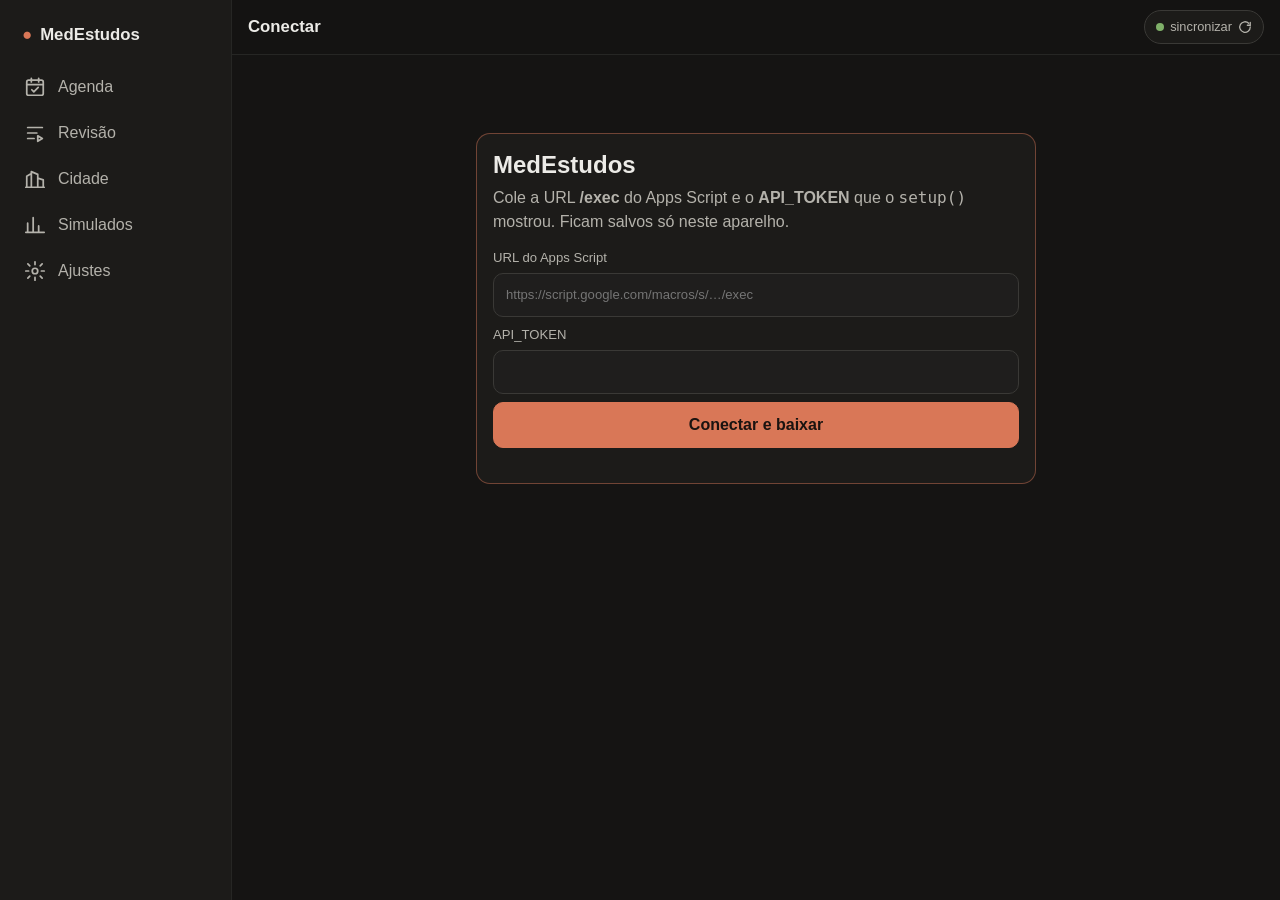
==== apps-script/index.html @ 6bff692c "MedEstudos 5: PWA offline (Agenda, Revisão por Drops com modo áudio, Cidade, Simulados) + backend Ap" ====
<!DOCTYPE html>
<html lang="pt-BR">
<head>
<meta charset="utf-8">
<meta name="viewport" content="width=device-width, initial-scale=1, viewport-fit=cover">
<meta name="theme-color" content="#151413">
<meta name="apple-mobile-web-app-capable" content="yes">
<meta name="mobile-web-app-capable" content="yes">
<meta name="apple-mobile-web-app-status-bar-style" content="black-translucent">
<meta name="apple-mobile-web-app-title" content="MedEstudos">
<title>MedEstudos</title>
<link rel="manifest" href="manifest.json">
<link rel="apple-touch-icon" href="icon-192.png">
<style>
:root{
  --bg:#151413;--bg2:#1f1e1d;--s1:#1c1b19;--s2:#262624;--s3:#302f2c;--linha:#3a3936;
  --tx:#ecebe7;--tx2:#b4b2ab;--tx3:#85837c;--ac:#d97757;--ac2:#e8956f;--acf:rgba(217,119,87,.14);
  --ok:#7fb069;--okf:rgba(127,176,105,.15);--er:#e06c5f;--erf:rgba(224,108,95,.15);--am:#e3b448;--amf:rgba(227,180,72,.15);
  --az:#5fa8d3;--azf:rgba(95,168,211,.15);--rx:#a78bdb;--rxf:rgba(167,139,219,.15);--la:#e8914a;--laf:rgba(232,145,74,.15);
  --r:14px;--r2:10px;--sb:env(safe-area-inset-bottom,0px);--st:env(safe-area-inset-top,0px);
  --fonte:-apple-system,BlinkMacSystemFont,"SF Pro Text","Segoe UI",Roboto,"Helvetica Neue",Arial,sans-serif;
}
*{box-sizing:border-box;-webkit-tap-highlight-color:transparent}
html,body{margin:0;background:var(--bg);color:var(--tx);font-family:var(--fonte);font-size:16px;line-height:1.5}
body{min-height:100dvh;overscroll-behavior-y:none}
button,input,select,textarea{font:inherit;color:inherit}
a{color:var(--ac2)}
h1,h2,h3,h4{margin:0;line-height:1.25;text-wrap:balance}
h1{font-size:1.5rem}h2{font-size:1.15rem}h3{font-size:1rem}
p{margin:.4em 0}
.mut{color:var(--tx2)}.mut2{color:var(--tx3)}.peq{font-size:.85rem}.mpeq{font-size:.75rem}
.num{font-variant-numeric:tabular-nums}

/* ---------- estrutura ---------- */
#topo{position:sticky;top:0;z-index:20;display:flex;align-items:center;gap:10px;padding:calc(var(--st) + 10px) 16px 10px;
  background:rgba(21,20,19,.92);backdrop-filter:blur(12px);-webkit-backdrop-filter:blur(12px);border-bottom:1px solid var(--s2)}
#topo .titulo{font-weight:650;font-size:1.05rem;flex:1;min-width:0;overflow:hidden;text-overflow:ellipsis;white-space:nowrap}
#sinc{display:flex;align-items:center;gap:6px;border:1px solid var(--linha);background:var(--s1);border-radius:999px;padding:5px 11px;font-size:.8rem;color:var(--tx2);cursor:pointer;min-height:34px}
#sinc .bola{width:8px;height:8px;border-radius:50%;background:var(--ok)}
#sinc.pend .bola{background:var(--am)}#sinc.off .bola{background:var(--tx3)}#sinc.erro .bola{background:var(--er)}
#sinc.girando svg{animation:gira 1s linear infinite}
@keyframes gira{to{transform:rotate(360deg)}}
main{padding:16px 16px calc(96px + var(--sb));max-width:980px;margin:0 auto}
#navb{position:fixed;left:0;right:0;bottom:0;z-index:30;display:flex;background:rgba(28,27,25,.96);backdrop-filter:blur(12px);-webkit-backdrop-filter:blur(12px);
  border-top:1px solid var(--s2);padding:6px 4px calc(6px + var(--sb))}
#navb button{flex:1;background:none;border:0;display:flex;flex-direction:column;align-items:center;gap:2px;padding:6px 0;font-size:.68rem;color:var(--tx3);cursor:pointer;min-height:48px}
#navb button.ativo{color:var(--ac)}
#navb svg,#navl svg{width:22px;height:22px}
#navl{display:none}
@media (min-width:900px){
  body{display:grid;grid-template-columns:232px 1fr}
  #navb{display:none}
  #navl{display:flex;flex-direction:column;gap:2px;position:sticky;top:0;height:100dvh;padding:calc(var(--st) + 18px) 12px 18px;background:var(--s1);border-right:1px solid var(--s2);overflow:auto}
  #navl .marca{font-weight:700;font-size:1.05rem;padding:4px 10px 16px;display:flex;align-items:center;gap:8px}
  #navl button{display:flex;align-items:center;gap:12px;background:none;border:0;border-radius:var(--r2);padding:10px 12px;color:var(--tx2);cursor:pointer;text-align:left}
  #navl button:hover{background:var(--s2)}
  #navl button.ativo{background:var(--acf);color:var(--ac)}
  #coluna{min-width:0}
  main{padding:24px 28px 48px}
}

/* ---------- componentes ---------- */
.card{background:var(--s1);border:1px solid var(--s2);border-radius:var(--r);padding:16px;margin:0 0 12px}
.card.ac{border-color:rgba(217,119,87,.45)}
.sec{margin:22px 0 10px;display:flex;align-items:baseline;justify-content:space-between;gap:10px}
.sec h2{font-size:1rem;letter-spacing:.01em}
.grade{display:grid;gap:12px}
@media (min-width:640px){.g2{grid-template-columns:1fr 1fr}.g3{grid-template-columns:repeat(3,1fr)}}
.g3f{grid-template-columns:repeat(3,1fr);gap:8px}.g3f .card{padding:12px;margin:0}.g3f h2{font-size:1.1rem}
.lin{display:flex;align-items:center;gap:10px}.lin.esp{justify-content:space-between}.lin.wrap{flex-wrap:wrap}
.col{display:flex;flex-direction:column;gap:8px}
.bt{appearance:none;border:1px solid var(--linha);background:var(--s2);color:var(--tx);border-radius:var(--r2);padding:10px 14px;min-height:44px;cursor:pointer;font-weight:550;display:inline-flex;align-items:center;justify-content:center;gap:8px}
.bt:active{transform:scale(.98)}
.bt.pri{background:var(--ac);border-color:var(--ac);color:#1a1310}
.bt.ghost{background:none}
.bt.peq{min-height:36px;padding:6px 11px;font-size:.85rem}
.bt.cheio{width:100%}
.bt:disabled{opacity:.45;cursor:default}
.chip{display:inline-flex;align-items:center;gap:5px;border-radius:999px;padding:3px 10px;font-size:.76rem;font-weight:550;background:var(--s2);color:var(--tx2);white-space:nowrap}
.chip.ac{background:var(--acf);color:var(--ac2)}.chip.ok{background:var(--okf);color:var(--ok)}.chip.er{background:var(--erf);color:var(--er)}
.chip.am{background:var(--amf);color:var(--am)}.chip.az{background:var(--azf);color:var(--az)}.chip.rx{background:var(--rxf);color:var(--rx)}.chip.la{background:var(--laf);color:var(--la)}
.chips{display:flex;gap:6px;flex-wrap:wrap}
.filtro{display:flex;gap:6px;overflow-x:auto;padding-bottom:2px;scrollbar-width:none}
.filtro button{border:1px solid var(--linha);background:none;border-radius:999px;padding:6px 12px;font-size:.82rem;color:var(--tx2);cursor:pointer;white-space:nowrap;min-height:34px}
.filtro button.on{background:var(--acf);border-color:var(--ac);color:var(--ac2)}
input[type=text],input[type=url],input[type=password],input[type=number],input[type=date],input[type=time],input[type=datetime-local],input[type=search],select,textarea{
  width:100%;background:var(--bg2);border:1px solid var(--linha);border-radius:var(--r2);padding:10px 12px;min-height:44px;outline:none}
textarea{min-height:110px;resize:vertical;line-height:1.45}
input:focus,select:focus,textarea:focus{border-color:var(--ac)}
label.campo{display:flex;flex-direction:column;gap:5px;font-size:.82rem;color:var(--tx2)}
.barra{height:8px;border-radius:99px;background:var(--s2);overflow:hidden}
.barra>i{display:block;height:100%;background:var(--ac);border-radius:99px}
.barra.ok>i{background:var(--ok)}
.vazio{text-align:center;color:var(--tx3);padding:26px 10px}
.lista>*{border-top:1px solid var(--s2);padding:12px 0}.lista>*:first-child{border-top:0}
.item{display:flex;align-items:center;gap:12px;cursor:pointer}
.item .mid{flex:1;min-width:0}
.item .t{font-weight:600;overflow:hidden;text-overflow:ellipsis}
.seta{color:var(--tx3);flex:none}
#toast{position:fixed;left:50%;bottom:calc(84px + var(--sb));transform:translateX(-50%) translateY(20px);opacity:0;background:var(--s3);border:1px solid var(--linha);
  color:var(--tx);padding:10px 16px;border-radius:12px;z-index:60;transition:.25s;max-width:min(92vw,460px);font-size:.9rem;pointer-events:none}
#toast.on{opacity:1;transform:translateX(-50%)}
@media (min-width:900px){#toast{bottom:28px}}
.folha{position:fixed;inset:0;z-index:50;background:rgba(0,0,0,.55);display:flex;align-items:flex-end;justify-content:center}
.folha>div{background:var(--s1);border:1px solid var(--s2);border-radius:20px 20px 0 0;width:100%;max-width:560px;max-height:88dvh;overflow:auto;padding:18px 18px calc(18px + var(--sb))}
@media (min-width:900px){.folha{align-items:center}.folha>div{border-radius:20px}}
.voltar{background:none;border:0;color:var(--tx2);display:inline-flex;align-items:center;gap:4px;padding:6px 0;margin-bottom:6px;cursor:pointer;min-height:40px}

/* ---------- energia ---------- */
.energia{border-radius:var(--r);padding:14px 16px;display:flex;gap:12px;align-items:flex-start;margin-bottom:12px;border:1px solid var(--s2)}
.energia .ico{width:38px;height:38px;border-radius:12px;display:grid;place-items:center;flex:none;font-size:1.2rem}
.cor-vermelho{background:var(--erf);color:var(--er)}.cor-roxo{background:var(--rxf);color:var(--rx)}.cor-laranja{background:var(--laf);color:var(--la)}
.cor-amarelo{background:var(--amf);color:var(--am)}.cor-verde{background:var(--okf);color:var(--ok)}.cor-azul{background:var(--azf);color:var(--az)}.cor-padrao{background:var(--acf);color:var(--ac2)}
.semana{display:grid;grid-template-columns:repeat(7,1fr);gap:6px}
.semana div{background:var(--s1);border:1px solid var(--s2);border-radius:10px;padding:7px 2px;text-align:center;font-size:.72rem}
.semana div b{display:block;font-size:.95rem}
.semana .pt{display:flex;gap:2px;justify-content:center;margin-top:4px;min-height:6px}
.semana .pt i{width:6px;height:6px;border-radius:50%}
.semana .hoje{border-color:var(--ac)}

/* ---------- anéis ---------- */
.aneis{display:grid;grid-template-columns:repeat(3,1fr);gap:10px}
.anel{display:flex;flex-direction:column;align-items:center;gap:4px;text-align:center}
.anel svg{width:84px;height:84px}
.anel .v{font-weight:700;font-size:1.05rem}

/* ---------- blocos de revisão ---------- */
.bloco{font-size:1.02rem}
.bloco .txt p{margin:.55em 0}
.bloco .txt strong{color:#fff;font-weight:650}
.bloco .txt ul{margin:.4em 0;padding-left:1.2em}
.verif{background:var(--amf);color:var(--am);border-radius:5px;padding:0 4px;font-size:.8em}
.fluxo{display:flex;flex-direction:column;align-items:stretch;gap:0;margin:12px 0}
.fluxo .no{background:var(--s2);border:1px solid var(--linha);border-radius:12px;padding:10px 12px}
.fluxo .no .rot{font-size:.72rem;color:var(--ac2);font-weight:650;text-transform:uppercase;letter-spacing:.04em}
.fluxo .seta{align-self:center;color:var(--ac);line-height:1;padding:4px 0}
.fluxo .ramos{display:grid;gap:8px;grid-template-columns:1fr 1fr;margin-top:8px}
.fluxo .ramos>div{background:var(--bg2);border-radius:10px;padding:8px 10px;font-size:.9rem}
.fichas{display:grid;gap:10px;margin:12px 0}
@media (min-width:640px){.fichas{grid-template-columns:1fr 1fr}}
.ficha{background:var(--s2);border:1px solid var(--linha);border-radius:12px;padding:12px}
.ficha h4{font-size:.98rem;margin-bottom:6px;color:var(--ac2)}
.ficha dl{margin:0;display:grid;gap:6px}
.ficha dt{font-size:.7rem;text-transform:uppercase;color:var(--tx3);letter-spacing:.04em}
.ficha dd{margin:0}
.lacuna{background:var(--acf);border:1px dashed var(--ac);color:var(--ac2);border-radius:8px;padding:6px 10px;cursor:pointer;display:block;width:100%;text-align:left;font-size:.88rem}
.cadeia{display:flex;flex-wrap:wrap;align-items:center;gap:6px;margin:12px 0}
.cadeia span.elo{background:var(--s2);border:1px solid var(--linha);border-radius:10px;padding:7px 10px;font-size:.92rem}
.cadeia .sx{color:var(--ac)}
.opcoes{display:flex;flex-direction:column;gap:8px;margin-top:10px}
.op{text-align:left;border:1px solid var(--linha);background:var(--s2);border-radius:12px;padding:12px 14px;cursor:pointer;min-height:48px;display:flex;gap:10px}
.op .l{font-weight:700;color:var(--tx3);flex:none}
.op.certa{border-color:var(--ok);background:var(--okf)}.op.errada{border-color:var(--er);background:var(--erf)}
.op:disabled{cursor:default}
.expl{margin-top:10px;background:var(--bg2);border-left:3px solid var(--ac);border-radius:8px;padding:10px 12px;font-size:.93rem}
.progresso-s{display:flex;gap:4px;margin:6px 0 14px}
.progresso-s i{flex:1;height:4px;border-radius:9px;background:var(--s2)}
.progresso-s i.f{background:var(--ac)}

/* ---------- cidade ---------- */
.cidade svg{width:100%;height:auto;display:block}
.predio{cursor:pointer}
.predio:hover .corpo,.predio.sel .corpo{stroke:var(--ac);stroke-width:2}

/* ---------- gráfico ---------- */
.graf svg{width:100%;height:auto;display:block}
.graf text{fill:var(--tx3);font-size:11px}
.cron{font-variant-numeric:tabular-nums;font-weight:700}
.cron.alerta{color:var(--er)}
.check{display:flex;gap:10px;align-items:flex-start;padding:8px 0;cursor:pointer}
.check input{width:20px;height:20px;margin-top:2px;accent-color:var(--ac);flex:none}
table.t{width:100%;border-collapse:collapse;font-size:.88rem}
table.t th,table.t td{padding:8px 6px;border-bottom:1px solid var(--s2);text-align:left;vertical-align:top}
table.t th{color:var(--tx3);font-weight:550;font-size:.75rem;text-transform:uppercase}
.erro-lin{display:grid;gap:6px;grid-template-columns:1fr 70px;background:var(--bg2);border-radius:12px;padding:10px;margin-bottom:8px}
.erro-lin .full{grid-column:1/-1}
@media (min-width:640px){.erro-lin{grid-template-columns:2fr 70px 1.2fr 1.5fr 1.5fr 40px}.erro-lin .full{grid-column:auto}}
.sr{position:absolute;width:1px;height:1px;overflow:hidden;clip:rect(0 0 0 0)}
/* ---------- MedEstudos 5 ---------- */
#navb button span{font-size:.68rem}
.chip.ok{background:var(--okf);color:var(--ok)}.chip.er{background:var(--erf);color:var(--er)}.chip.am{background:var(--amf);color:var(--am)}
.chip.ac{background:var(--acf);color:var(--ac2)}.chip.rx{background:var(--rxf);color:var(--rx)}
.chip.cor-vermelho{background:var(--erf);color:var(--er)}.chip.cor-laranja{background:var(--laf);color:var(--la)}.chip.cor-roxo{background:var(--rxf);color:var(--rx)}
.chip.cor-azul{background:var(--azf);color:var(--az)}.chip.cor-verde{background:var(--okf);color:var(--ok)}.chip.cor-amarelo{background:var(--amf);color:var(--am)}
.dia{background:var(--s1);border:1px solid var(--s2);border-radius:var(--r);padding:12px 14px;margin-bottom:10px}
.dia.hoje{border-color:var(--ac)}.dia.passado{opacity:.72}
.ck{border-top:1px solid var(--s2);padding:10px 0 4px;margin-top:8px}.ck.feito b{color:var(--tx2)}
.ckf{display:grid;grid-template-columns:auto 1fr 1fr auto;gap:6px;margin-top:8px;align-items:center}
.ckf input{min-width:0;width:100%}
.seg2{display:flex;border:1px solid var(--linha);border-radius:10px;overflow:hidden}
.seg2 button{background:none;border:0;padding:8px 10px;color:var(--tx2);font-size:.85rem}.seg2 button.on{background:var(--acf);color:var(--ac2);font-weight:600}
@media (max-width:420px){.ckf{grid-template-columns:1fr 1fr}.ckf .seg2{grid-column:1/-1}.ckf [data-ok]{grid-column:1/-1}}
.luz{display:inline-block;width:10px;height:10px;border-radius:3px;margin-right:5px;vertical-align:-1px}.luz.g{width:12px;height:12px;margin-top:5px;flex:none}
.predio{cursor:pointer}.janelas{display:grid;grid-template-columns:repeat(auto-fill,minmax(11px,1fr));gap:3px}
.janelas i{display:block;aspect-ratio:1;border-radius:2px}
.ouvir{display:flex;align-items:center;gap:14px;width:100%;border:0;border-radius:18px;padding:18px;background:linear-gradient(135deg,var(--ac),#b9573a);color:#fff;text-align:left;cursor:pointer}
.ouvir:disabled{opacity:.45}.ouvir small{display:block;opacity:.85;font-size:.8rem}.ouvir b{font-size:1.1rem}
.frente h2{font-size:1.25rem}.verso h3.h-doc{font-size:1rem;margin:14px 0 4px;color:var(--ac2)}.verso ul{padding-left:18px;margin:4px 0}.verso li{margin:3px 0}
.info{margin:-4px -4px 12px;border-radius:12px;overflow:hidden;cursor:zoom-in;background:var(--bg2)}.info img{width:100%;display:block}
.notas{display:grid;grid-template-columns:repeat(3,1fr);gap:8px;position:sticky;bottom:calc(76px + var(--sb));margin-top:10px}
@media (min-width:900px){.notas{bottom:12px}}
.notas button{border:0;border-radius:14px;padding:12px 4px;font-weight:700;font-size:1rem;color:#141312}.notas small{display:block;font-weight:500;font-size:.72rem;opacity:.8}
.n-er{background:var(--er)}.n-am{background:var(--am)}.n-ok{background:var(--ok)}
.zoom{position:fixed;inset:0;z-index:90;background:#000}.zoom .zc{width:100%;height:100%;overflow:auto;touch-action:pinch-zoom pan-x pan-y}.zoom img{width:100%;display:block}
.zoom .fx{position:fixed;top:calc(var(--st) + 10px);right:10px;z-index:2;background:rgba(0,0,0,.6);border:0;color:#fff;border-radius:50%;width:44px;height:44px}
body.sem-scroll{overflow:hidden}
#player{position:fixed;inset:0;z-index:80;background:#0e0d0c;display:flex;flex-direction:column;padding:calc(var(--st) + 6px) 12px calc(var(--sb) + 10px)}
.pl-top{display:flex;justify-content:space-between;align-items:center}.pl-top button{background:none;border:0;color:var(--tx2);padding:8px}
.pl-img{flex:1;min-height:0;display:flex;align-items:center;justify-content:center;overflow:hidden;border-radius:14px}
.pl-img img{max-width:100%;max-height:100%;object-fit:contain;border-radius:10px}.pl-sem{padding:16px;overflow:auto;max-height:100%;color:var(--tx2)}
.pl-txt{padding:10px 4px}.pl-txt h2{font-size:1.15rem;margin:6px 0 2px}
.pl-ctl{display:flex;justify-content:center;align-items:center;gap:34px;padding:6px 0}
.pl-ctl button{background:none;border:0;color:var(--tx);padding:10px}.pl-ctl .pp{background:var(--ac);color:#141312;border-radius:50%;width:76px;height:76px;display:flex;align-items:center;justify-content:center}
</style>
</head>
<body>
<nav id="navl" aria-label="Navegação"></nav>
<div id="coluna">
  <header id="topo">
    <div class="titulo" id="titulo">MedEstudos</div>
    <button id="sinc" type="button" aria-label="Sincronizar"><span class="bola"></span><span id="sincTx">—</span>
      <svg width="14" height="14" viewBox="0 0 24 24" fill="none" stroke="currentColor" stroke-width="2.2" stroke-linecap="round"><path d="M21 12a9 9 0 1 1-2.64-6.36"/><path d="M21 4v5h-5"/></svg></button>
  </header>
  <main id="view"></main>
</div>
<nav id="navb" aria-label="Navegação"></nav>
<div id="toast" role="status" aria-live="polite"></div>
<script>
'use strict';
const VERSAO_APP = '5.0-drops';
/* ---------------- utilidades ---------------- */
const $ = (s, el = document) => el.querySelector(s);
const $$ = (s, el = document) => Array.from(el.querySelectorAll(s));
const esc = s => String(s == null ? '' : s).replace(/[&<>"']/g, c => ({ '&': '&amp;', '<': '&lt;', '>': '&gt;', '"': '&quot;', "'": '&#39;' }[c]));
const norm = s => String(s == null ? '' : s).normalize('NFD').replace(/[̀-ͯ]/g, '').toLowerCase().replace(/\s+/g, ' ').trim();
const uid = () => (crypto.randomUUID ? crypto.randomUUID() : 'e' + Date.now().toString(36) + Math.random().toString(36).slice(2, 10));
const pad = n => String(n).padStart(2, '0');
const isoDia = (d = new Date()) => d.getFullYear() + '-' + pad(d.getMonth() + 1) + '-' + pad(d.getDate());
const somaDias = (iso, n) => { const d = new Date(iso + 'T12:00:00'); d.setDate(d.getDate() + n); return isoDia(d); };
const diffDias = (a, b) => Math.round((new Date(a + 'T12:00:00') - new Date(b + 'T12:00:00')) / 864e5);
const brDia = iso => iso ? iso.slice(8, 10) + '/' + iso.slice(5, 7) : '—';
const DIAS_SEM = ['dom', 'seg', 'ter', 'qua', 'qui', 'sex', 'sáb'];
const num = v => { if (v == null || v === '') return null; if (typeof v === 'number') return v; let s = String(v).replace('%', '').trim(); if (s.includes(',')) s = s.replace(/\./g, '').replace(',', '.'); const n = parseFloat(s); return isNaN(n) ? null : n; };
const clamp = (v, a, b) => Math.max(a, Math.min(b, v));
const sim = (a, b) => {
  const pa = norm(a).split(/[^a-z0-9]+/).filter(w => w.length > 2), pb = new Set(norm(b).split(/[^a-z0-9]+/).filter(w => w.length > 2));
  if (!pa.length || !pb.size) return 0;
  return pa.filter(w => pb.has(w)).length / Math.min(pa.length, pb.size);
};
function casarAssunto(nome, nomes) {
  const n = norm(nome); if (!n) return null;
  let x = nomes.find(c => norm(c) === n); if (x) return x;
  x = nomes.find(c => { const k = norm(c); return k.includes(n) || n.includes(k); }); if (x) return x;
  let melhor = null, nota = 0.6; nomes.forEach(c => { const s = sim(nome, c); if (s > nota) { nota = s; melhor = c; } });
  return melhor;
}
function pilarCanon(p) {
  const n = norm(p); if (!n) return '';
  return pilares().find(x => norm(x) === n || norm(x).split('/').some(y => n.includes(y))) || p;
}
/** "Clínica Médica", "clinica medica", "GO" → um dos 6 prédios. */
function areaCanon(a) {
  const n = norm(a);
  if (!n) return 'Outros';
  const exato = AREAS6.find(x => norm(x) === n); if (exato) return exato;
  if (n.includes('clin')) return 'Clínica médica';
  if (n.includes('cirur')) return 'Cirurgia';
  if (n.includes('gineco') || n === 'go') return 'Ginecologia';
  if (n.includes('obst')) return 'Obstetrícia';
  if (n.includes('pedi')) return 'Pediatria';
  if (n.includes('prevent') || n.includes('coletiva') || n.includes('familia')) return 'Preventiva';
  return a;
}
/** Markdown leve: **negrito**, *itálico*, listas "- ", parágrafos, [VERIFICAR]. */
function md(s) {
  if (!s) return '';
  const blocos = String(s).replace(/\r/g, '').split(/\n{2,}/);
  return blocos.map(b => {
    const linhas = b.split('\n');
    const inline = t => esc(t).replace(/\*\*(.+?)\*\*/g, '<strong>$1</strong>').replace(/(^|[^*])\*([^*\n]+)\*/g, '$1<em>$2</em>').replace(/\[VERIFICAR\]/g, '<span class="verif">verificar</span>');
    if (linhas.every(l => /^\s*[-•]\s+/.test(l))) return '<ul>' + linhas.map(l => '<li>' + inline(l.replace(/^\s*[-•]\s+/, '')) + '</li>').join('') + '</ul>';
    return '<p>' + linhas.map(inline).join('<br>') + '</p>';
  }).join('');
}
function toast(msg, ms = 2600) {
  const t = $('#toast'); t.textContent = msg; t.classList.add('on');
  clearTimeout(toast._t); toast._t = setTimeout(() => t.classList.remove('on'), ms);
}
async function copiar(texto) {
  try { await navigator.clipboard.writeText(texto); return true; }
  catch (e) {
    const ta = document.createElement('textarea'); ta.value = texto; ta.style.position = 'fixed'; ta.style.opacity = '0';
    document.body.appendChild(ta); ta.select(); let ok = false; try { ok = document.execCommand('copy'); } catch (x) { } ta.remove(); return ok;
  }
}
function folha(html, aoAbrir) {
  const f = document.createElement('div'); f.className = 'folha';
  f.innerHTML = '<div role="dialog" aria-modal="true">' + html + '</div>';
  f.addEventListener('click', e => { if (e.target === f) f.remove(); });
  document.body.appendChild(f);
  if (aoAbrir) aoAbrir(f.firstChild, () => f.remove());
  return () => f.remove();
}

/* ---------------- ícones ---------------- */
const ICO = {
  agenda: '<rect x="3" y="4.5" width="18" height="16.5" rx="2"/><path d="M3 9.5h18M8 2.5v4M16 2.5v4"/><path d="m8.5 15 2.2 2.2 4.8-4.8"/>',
  revisao: '<path d="M4 6h16M4 12h10M4 18h7"/><path d="m15 15 5 3-5 3z"/>',
  cidade: '<path d="M3 21V9l5-3v15M8 21V4l7 3v14M15 21V11l6 2v8M2 21h20"/>',
  simulados: '<path d="M4 20V10M10 20V4M16 20v-7M22 20H2"/>',
  ajustes: '<circle cx="12" cy="12" r="3"/><path d="M12 2v3M12 19v3M4.2 4.2l2.1 2.1M17.7 17.7l2.1 2.1M2 12h3M19 12h3M4.2 19.8l2.1-2.1M17.7 6.3l2.1-2.1"/>',
  play: '<path d="M7 4v16l13-8z" fill="currentColor"/>', pause: '<path d="M7 4h4v16H7zM14 4h4v16h-4z" fill="currentColor"/>',
  prox: '<path d="M5 4l10 8-10 8zM17 4h2.5v16H17z" fill="currentColor"/>', ant: '<path d="M19 4 9 12l10 8zM4.5 4H7v16H4.5z" fill="currentColor"/>',
  fechar: '<path d="M6 6l12 12M18 6 6 18"/>', voltar: '<path d="M15 18l-6-6 6-6"/>', seta: '<path d="M9 18l6-6-6-6"/>'
};
const ico = (k, w = 22) => `<svg width="${w}" height="${w}" viewBox="0 0 24 24" fill="none" stroke="currentColor" stroke-width="1.9" stroke-linecap="round" stroke-linejoin="round" aria-hidden="true">${ICO[k] || ''}</svg>`;

/* ---------------- IndexedDB (kv, outbox, img) ---------------- */
const DB = {
  _db: null,
  abrir() {
    if (this._db) return Promise.resolve(this._db);
    return new Promise((ok, falha) => {
      const r = indexedDB.open('medestudos5', 1);
      r.onupgradeneeded = () => { const d = r.result; d.createObjectStore('kv'); d.createObjectStore('outbox', { keyPath: 'event_id' }); d.createObjectStore('img'); };
      r.onsuccess = () => { this._db = r.result; ok(this._db); };
      r.onerror = () => falha(r.error);
    });
  },
  async tx(store, modo, fn) {
    const d = await this.abrir();
    return new Promise((ok, falha) => {
      const t = d.transaction(store, modo), s = t.objectStore(store); let res;
      const r = fn(s); if (r) r.onsuccess = () => { res = r.result; };
      t.oncomplete = () => ok(res); t.onerror = () => falha(t.error); t.onabort = () => falha(t.error);
    });
  },
  get: k => DB.tx('kv', 'readonly', s => s.get(k)),
  set: (k, v) => DB.tx('kv', 'readwrite', s => s.put(v, k)),
  imgGet: k => DB.tx('img', 'readonly', s => s.get(k)),
  imgSet: (k, v) => DB.tx('img', 'readwrite', s => s.put(v, k)),
  imgKeys: () => DB.tx('img', 'readonly', s => s.getAllKeys()),
  outboxAll: () => DB.tx('outbox', 'readonly', s => s.getAll()),
  outboxAdd: ev => DB.tx('outbox', 'readwrite', s => s.put(ev)),
  outboxDel: ids => DB.tx('outbox', 'readwrite', s => { ids.forEach(id => s.delete(id)); }),
  outboxCount: () => DB.tx('outbox', 'readonly', s => s.count())
};

/* ---------------- estado ---------------- */
const GAS = !!(window.google && google.script && google.script.run); // aberto pela URL /exec do Apps Script
const S = { cred: null, boot: null, local: { pausa: 8, voz: '' }, pend: 0, sincronizando: false, ultimaSinc: null, erroSinc: '', bootNovo: null };
const B = () => S.boot || {};
const cfg = (nome, padrao) => { const c = B().config || {}; const k = Object.keys(c).find(x => norm(x) === norm(nome)); return k == null || c[k] === '' ? padrao : c[k]; };
const pilares = () => (B().pilares && B().pilares.length ? B().pilares : ['Fisiopatologia/Anatomia', 'Clínica/Diferencial', 'Propedêutica/Exames', 'Farmacologia/Tratamento', 'Algoritmo/Conduta']);
const AREAS6 = ['Clínica médica', 'Cirurgia', 'Ginecologia', 'Obstetrícia', 'Pediatria', 'Preventiva'];
const salvarBoot = () => DB.set('boot', S.boot);
const salvarLocal = () => DB.set('local', S.local);

/* ---------------- API (fetch no GitHub Pages · google.script.run dentro do Apps Script) ---------------- */
function apiGas(params) {
  return new Promise((ok, falha) => google.script.run.withSuccessHandler(t => { const j = JSON.parse(t); j.ok ? ok(j) : falha(new Error(j.erro || 'falha')); })
    .withFailureHandler(falha).apiRun(JSON.stringify(params)));
}
async function apiGet(params) {
  if (GAS) return apiGas(params);
  const u = new URL(S.cred.url);
  Object.entries(Object.assign({ token: S.cred.token }, params)).forEach(([k, v]) => u.searchParams.set(k, v));
  const j = await (await fetch(u.toString(), { redirect: 'follow', cache: 'no-store' })).json();
  if (!j.ok) throw new Error(j.erro || 'falha na API');
  return j;
}
async function apiPost(corpo) {
  if (GAS) return apiGas(corpo);
  const r = await fetch(S.cred.url, { method: 'POST', redirect: 'follow', headers: { 'Content-Type': 'text/plain;charset=utf-8' }, body: JSON.stringify(Object.assign({ token: S.cred.token }, corpo)) });
  const j = await r.json();
  if (!j.ok) throw new Error(j.erro || 'falha na API');
  return j;
}

/* ---------------- Outbox: tudo funciona offline e sobe quando houver sinal ---------------- */
async function emitir(tipo, dados) {
  const ev = Object.assign({ event_id: uid(), tipo, ts: new Date().toISOString(), data: isoDia() }, dados || {});
  await DB.outboxAdd(ev); await salvarBoot(); await atualizarPend();
  clearTimeout(emitir._t); emitir._t = setTimeout(() => sincronizar(false), 2500);
  return ev;
}
async function atualizarPend() { S.pend = await DB.outboxCount(); pintarSinc(); }
function pintarSinc() {
  const b = $('#sinc'), t = $('#sincTx'); if (!b) return;
  b.classList.remove('pend', 'off', 'erro', 'girando');
  if (S.sincronizando) b.classList.add('girando');
  if (!navigator.onLine) { b.classList.add('off'); t.textContent = S.pend ? S.pend + ' offline' : 'offline'; return; }
  if (S.erroSinc) b.classList.add('erro');
  if (S.pend) { b.classList.add('pend'); t.textContent = S.pend + (S.pend === 1 ? ' pendente' : ' pendentes'); }
  else t.textContent = S.ultimaSinc ? 'sincronizado' : 'sincronizar';
}
async function sincronizar(forcarBoot) {
  if (!S.cred || S.sincronizando || !navigator.onLine) { pintarSinc(); return; }
  S.sincronizando = true; S.erroSinc = ''; pintarSinc();
  try {
    let fila = (await DB.outboxAll()).sort((a, b) => String(a.ts).localeCompare(String(b.ts)));
    while (fila.length) {
      const lote = fila.slice(0, 40);
      const r = await apiPost({ action: 'syncOutbox', eventos: lote });
      const remover = (r.resultados || []).filter(x => x.event_id).map(x => x.event_id);
      (r.resultados || []).filter(x => x.status === 'erro').forEach(x => console.warn('evento com erro', x));
      await DB.outboxDel(remover);
      fila = fila.filter(e => !remover.includes(e.event_id));
      if (remover.length < lote.length) break;
    }
    await atualizarPend();
    if (!S.pend || forcarBoot) await baixarBoot(true);
    S.ultimaSinc = new Date();
  } catch (e) {
    S.erroSinc = e.message || String(e);
    if (forcarBoot) toast('Sem conexão com o Apps Script: ' + S.erroSinc);
  } finally { S.sincronizando = false; pintarSinc(); }
}
async function baixarBoot(fresco) {
  const j = await apiGet({ action: 'bootstrap', fresh: fresco ? '1' : '0' });
  delete j.ms;
  if (Player.ativo || Rota.sessao) { S.bootNovo = j; return; }
  S.boot = j; S.ultimaSinc = new Date(); await salvarBoot(); Rota.render();
  baixarImagens();
}

/* ---------------- Infográficos guardados no aparelho ---------------- */
const IMG = {};
async function imgURL(id) {
  if (!id) return '';
  if (IMG[id]) return IMG[id];
  let d = await DB.imgGet(id).catch(() => null);
  if (!d && navigator.onLine && S.cred) {
    try { const j = await apiGet({ action: 'imagem', id }); d = 'data:' + j.mime + ';base64,' + j.b64; await DB.imgSet(id, d); } catch (e) { return ''; }
  }
  return (IMG[id] = d || '');
}
async function baixarImagens() {
  const lim = somaDias(isoDia(), 7);
  const ids = ((B().revisao || {}).drops || []).filter(d => d.img && d.prox <= lim).map(d => d.img);
  for (const id of ids) await imgURL(id);
}

/* ---------------- navegação ---------------- */
const NAV = [['agenda', 'Agenda'], ['revisao', 'Revisão'], ['cidade', 'Cidade'], ['simulados', 'Simulados'], ['ajustes', 'Ajustes']];
const Rota = {
  atual: 'agenda', arg: '', sessao: null,
  ir(h) { if (location.hash !== '#' + h) location.hash = h; else this.render(); },
  ler() { const h = decodeURIComponent(location.hash.slice(1)) || 'agenda'; const i = h.indexOf('/'); this.atual = i < 0 ? h : h.slice(0, i); this.arg = i < 0 ? '' : h.slice(i + 1); },
  render() {
    this.ler();
    if (!S.cred) this.atual = 'conexao';
    if (S.bootNovo && !this.sessao && !Player.ativo) { S.boot = S.bootNovo; S.bootNovo = null; salvarBoot(); }
    const base = this.atual === 'lancar' ? 'simulados' : this.atual === 'card' ? 'revisao' : this.atual;
    $$('#navl button,#navb button').forEach(b => b.classList.toggle('ativo', b.dataset.r === base));
    if (!['lancar', 'card'].includes(this.atual)) this.sessao = null;
    const v = $('#view'), fn = TELAS[this.atual] || TELAS.agenda;
    try { fn(v, this.arg); } catch (e) { console.error(e); v.innerHTML = '<div class="card"><h2>Erro na tela</h2><p class="mut">' + esc(e.message) + '</p></div>'; }
    window.scrollTo(0, 0);
  }
};
function titulo(t) { $('#titulo').textContent = t; document.title = t + ' · MedEstudos'; }
function montarNav() {
  $('#navl').innerHTML = '<div class="marca"><span style="color:var(--ac)">●</span> MedEstudos</div>' + NAV.map(([r, n]) => `<button data-r="${r}">${ico(r)}<span>${n}</span></button>`).join('');
  $('#navb').innerHTML = NAV.map(([r, n]) => `<button data-r="${r}">${ico(r)}<span>${n}</span></button>`).join('');
  $$('#navl button,#navb button').forEach(b => b.onclick = () => Rota.ir(b.dataset.r));
}
const TELAS = {};

/* ---------------- Conexão e Ajustes ---------------- */
TELAS.conexao = (v) => {
  titulo('Conectar');
  const c = S.cred || {};
  v.innerHTML = `<div class="card ac" style="max-width:560px;margin:6vh auto 0">
    <h1 style="margin-bottom:6px">MedEstudos</h1>
    <p class="mut">Cole a URL <b>/exec</b> do Apps Script e o <b>API_TOKEN</b> que o <code>setup()</code> mostrou. Ficam salvos só neste aparelho.</p>
    <div class="col" style="margin-top:14px">
      <label class="campo">URL do Apps Script<input type="url" id="cUrl" placeholder="https://script.google.com/macros/s/…/exec" value="${esc(c.url || '')}" autocomplete="off"></label>
      <label class="campo">API_TOKEN<input type="password" id="cTok" value="${esc(c.token || '')}" autocomplete="off"></label>
      <button class="bt pri cheio" id="cOk">Conectar e baixar</button><p class="mut2 peq" id="cMsg"></p></div></div>`;
  $('#cOk').onclick = async () => {
    const url = $('#cUrl').value.trim(), token = $('#cTok').value.trim();
    if (!/^https:\/\/script\.google(usercontent)?\.com\/.+\/exec/.test(url)) { $('#cMsg').textContent = 'A URL precisa terminar em /exec.'; return; }
    $('#cOk').disabled = true; $('#cMsg').textContent = 'Testando…';
    const ant = S.cred; S.cred = { url, token };
    try { await apiGet({ action: 'ping' }); await DB.set('cred', S.cred); $('#cMsg').textContent = 'Conectado. Baixando…'; await baixarBoot(true); Rota.ir('agenda'); }
    catch (e) { S.cred = ant; $('#cMsg').textContent = 'Não conectou: ' + e.message; $('#cOk').disabled = false; }
  };
};
TELAS.ajustes = (v) => {
  titulo('Ajustes');
  const vozes = Fala.vozes();
  v.innerHTML = `<div class="card col">
      <h3>Modo áudio</h3>
      <label class="campo">Pausa para pensar: <b id="pzv">${S.local.pausa}s</b><input type="range" min="5" max="15" step="1" id="pz" value="${S.local.pausa}"></label>
      <label class="campo">Voz<select id="vz"><option value="">Automática (pt-BR)</option>${vozes.map(x => `<option ${x.name === S.local.voz ? 'selected' : ''}>${esc(x.name)}</option>`).join('')}</select></label>
      <label class="campo">Velocidade: <b id="vlv">${S.local.vel || 1}×</b><input type="range" min="0.8" max="1.4" step="0.05" id="vl" value="${S.local.vel || 1}"></label>
      <button class="bt" id="tst">🔊 Testar voz</button></div>
    <div class="card col"><h3>Offline</h3><p class="mut peq">Textos e infográficos dos próximos 7 dias ficam no aparelho. Abra o app com internet antes de viajar.</p>
      <button class="bt" id="bx">⬇ Baixar tudo agora</button><p class="mut2 peq" id="bxm"></p></div>
    <div class="card col"><h3>Conexão</h3><p class="mut peq">${GAS ? 'Aberto direto pelo Apps Script.' : esc((S.cred || {}).url || '—')}</p>
      ${GAS ? '' : '<button class="bt" id="rc">Trocar URL / token</button>'}
      <p class="mut2 mpeq">Dados de ${esc(B().geradoEm ? new Date(B().geradoEm).toLocaleString('pt-BR') : '—')} · v${esc(B().versao || '')}</p></div>`;
  $('#pz').oninput = e => { S.local.pausa = +e.target.value; $('#pzv').textContent = S.local.pausa + 's'; salvarLocal(); };
  $('#vl').oninput = e => { S.local.vel = +e.target.value; $('#vlv').textContent = S.local.vel + '×'; salvarLocal(); };
  $('#vz').onchange = e => { S.local.voz = e.target.value; salvarLocal(); };
  $('#tst').onclick = () => Fala.falar('Olá, Bruno. Esta é a voz da sua revisão.', () => { });
  $('#bx').onclick = async () => { $('#bxm').textContent = 'Baixando…'; await sincronizar(true); await baixarImagens(); $('#bxm').textContent = 'Pronto: ' + (await DB.imgKeys()).length + ' infográfico(s) no aparelho.'; };
  if ($('#rc')) $('#rc').onclick = () => { S.cred = null; Rota.render(); };
};

/* =================== Agenda semanal + check-in =================== */
const NOME_DIA = ['Domingo', 'Segunda', 'Terça', 'Quarta', 'Quinta', 'Sexta', 'Sábado'];
function cargaDia(p) { return p >= 8 ? ['pesado', 'er'] : p >= 4 ? ['médio', 'am'] : ['leve', 'ok']; }
function linhaCheckin(x, dia, origem) {
  const c = x.checkin, nome = x.catalogo || x.assunto;
  const k = esc(JSON.stringify({ a: nome, d: dia, o: origem }));
  return `<div class="ck ${c ? 'feito' : ''}" data-ck="${k}">
    <div class="lin esp" style="align-items:flex-start"><div><b>${esc(nome)}</b>${x.catalogo && norm(x.catalogo) !== norm(x.assunto) ? `<div class="mpeq mut2">${esc(x.assunto)}</div>` : ''}
      <div class="mpeq mut">${esc([x.area, x.hora, x.prazo ? 'prazo ' + brDia(x.prazo) : '', x.info && x.info.topicos > 1 ? x.info.topicos + ' tópicos de prova' : ''].filter(Boolean).join(' · '))}</div></div>
      ${c ? `<span class="chip ${c.estudou ? 'ok' : 'er'}">${c.estudou ? (c.feitas ? c.certas + '/' + c.feitas : '✓') : 'não'}</span>` : ''}</div>
    ${c ? '' : `<div class="ckf"><div class="seg2"><button data-e="1" class="on">Estudei</button><button data-e="0">Não</button></div>
      <input type="number" inputmode="numeric" placeholder="Questões" data-q><input type="number" inputmode="numeric" placeholder="Acertos" data-c>
      <button class="bt pri peq" data-ok>Salvar</button></div>`}</div>`;
}
function ligarCheckins(v, rerender) {
  $$('[data-ck]', v).forEach(el => {
    if (!$('[data-ok]', el)) return;
    let estudou = true;
    $$('[data-e]', el).forEach(b => b.onclick = () => { estudou = b.dataset.e === '1'; $$('[data-e]', el).forEach(x => x.classList.toggle('on', x === b)); });
    $('[data-ok]', el).onclick = async () => {
      const info = JSON.parse(el.dataset.ck), q = +$('[data-q]', el).value || 0, c = +$('[data-c]', el).value || 0;
      if (c > q) { toast('Acertos maior que questões.'); return; }
      const ck = { estudou, feitas: q, certas: c, data: info.d };
      (B().semana.dias || []).forEach(d => [...d.extensivo, ...(d.internato || [])].forEach(x => { if (norm(x.catalogo || x.assunto) === norm(info.a)) x.checkin = ck; }));
      const cat = (B().catalogo || []).find(x => norm(x.nome) === norm(info.a));
      if (cat && (q || estudou)) { cat.feitas += q; cat.certas += c; cat.contato = isoDia(); }
      await emitir('checkin', { assunto: info.a, estudou, feitas: q, certas: c, data: info.d, origem: info.o });
      toast(estudou ? 'Check-in salvo.' : 'Marcado como não estudado.'); rerender();
    };
  });
}
TELAS.agenda = (v) => {
  titulo('Agenda');
  const sem = B().semana || { dias: [] }, hoje = isoDia();
  const fila = filaDoDia();
  const total = sem.dias.reduce((s, d) => s + d.extensivo.length + (d.internato || []).length, 0);
  const feitos = sem.dias.reduce((s, d) => s + [...d.extensivo, ...(d.internato || [])].filter(x => x.checkin).length, 0);
  v.innerHTML = `
    ${sem.revisao ? '<div class="card ac"><b>Semana de revisão do Extensivo</b><p class="mut peq">Sem Drops novos: a Revisão vira maratona dos flashcards das últimas semanas e do que você marcou "Errei".</p></div>' : ''}
    ${sem.erro ? `<div class="card"><p class="mut">${esc(sem.erro)}</p></div>` : ''}
    <div class="grade g3f" style="margin-bottom:12px">
      <div class="card"><div class="mut mpeq">Extensivo</div><h2 class="num">${sem.semanaN ? 'Sem. ' + esc(sem.semanaN) : '—'}</h2><div class="mut peq">${brDia(sem.segunda)} a ${brDia(somaDias(sem.segunda || hoje, 6))}</div></div>
      <div class="card"><div class="mut mpeq">Check-ins</div><h2 class="num">${feitos}/${total}</h2><div class="mut peq">na semana</div></div>
      <div class="card" id="irRev" style="cursor:pointer"><div class="mut mpeq">Revisão hoje</div><h2 class="num">${fila.length}</h2><div class="mut peq">Drops + cards ›</div></div>
    </div>
    ${sem.dias.map(d => {
      const dt = new Date(d.iso + 'T12:00:00'), [cg, cc] = cargaDia(d.peso), itens = d.extensivo.length + (d.internato || []).length;
      return `<div class="dia ${d.iso === hoje ? 'hoje' : ''} ${d.iso < hoje ? 'passado' : ''}">
        <div class="lin esp"><h3>${NOME_DIA[dt.getDay()]} <span class="mut">${brDia(d.iso)}</span></h3>${d.folga ? '<span class="chip ok">folga</span>' : `<span class="chip ${cc}">${cg}</span>`}</div>
        ${d.eventos.length ? `<div class="chips" style="margin:6px 0">${d.eventos.map(e => `<span class="chip cor-${e.cor || 'x'}">${esc(e.hora)} ${esc(e.titulo)}</span>`).join('')}</div>` : ''}
        ${d.extensivo.map(x => linhaCheckin(x, d.iso, x.evento || 'Extensivo')).join('')}
        ${(d.internato || []).map(x => linhaCheckin(x, d.iso, 'Internato')).join('')}
        ${!itens && !d.eventos.length ? '<div class="mpeq mut2">Livre</div>' : ''}</div>`;
    }).join('') || '<div class="vazio">Nenhum evento lido do Calendar.</div>'}
    <div class="sec"><h2>Registrar outro assunto</h2></div>
    <div class="card"><datalist id="dlA">${(B().catalogo || []).map(c => `<option value="${esc(c.nome)}">`).join('')}</datalist>
      <div class="ck" data-ck='${esc(JSON.stringify({ a: '', d: hoje, o: 'Avulso' }))}' id="avulso"><input type="text" list="dlA" placeholder="Assunto do catálogo" id="avA" style="width:100%;margin-bottom:8px">
      <div class="ckf"><div class="seg2"><button data-e="1" class="on">Estudei</button><button data-e="0">Não</button></div>
      <input type="number" inputmode="numeric" placeholder="Questões" data-q><input type="number" inputmode="numeric" placeholder="Acertos" data-c><button class="bt pri peq" data-ok>Salvar</button></div></div></div>`;
  $('#irRev').onclick = () => Rota.ir('revisao');
  $('#avA').onchange = e => { const el = $('#avulso'), o = JSON.parse(el.dataset.ck); o.a = e.target.value; el.dataset.ck = JSON.stringify(o); };
  ligarCheckins(v, () => TELAS.agenda(v));
};

/* =================== Cidade: panorama de todos os assuntos =================== */
const LUZ = { apagada: ['Nunca vi', 'var(--s3)'], contato: ['Já tive contato', 'var(--az)'], vermelha: ['< 50%', 'var(--er)'], amarela: ['50–74%', 'var(--am)'], verde: ['≥ 75%', 'var(--ok)'] };
TELAS.cidade = (v, arg) => {
  const areas = B().cidade || [];
  if (arg) {
    const a = areas.find(x => norm(x.area) === norm(arg)); if (!a) { Rota.ir('cidade'); return; }
    titulo(a.area);
    const f = Rota._fC || 'todos', ordem = { vermelha: 0, amarela: 1, contato: 2, verde: 3, apagada: 4 };
    const lista = a.assuntos.filter(x => f === 'todos' || x.luz === f).sort((x, y) => ordem[x.luz] - ordem[y.luz] || (y.rec || 0) - (x.rec || 0));
    v.innerHTML = `<button class="voltar">${ico('voltar', 18)} Cidade</button>
      <div class="filtro" style="margin:8px 0 12px"><button data-f="todos" class="${f === 'todos' ? 'on' : ''}">Todos</button>${Object.keys(LUZ).map(k => `<button data-f="${k}" class="${f === k ? 'on' : ''}"><i class="luz" style="background:${LUZ[k][1]}"></i>${LUZ[k][0]}</button>`).join('')}</div>
      <div class="card"><div class="lista">${lista.map(x => `<div class="lin" style="align-items:flex-start"><i class="luz g" style="background:${LUZ[x.luz][1]}"></i><div style="flex:1;min-width:0"><b>${esc(x.nome)}</b>
        <div class="mpeq mut">${esc(x.sub || '')}${x.rec ? ' · recorrência ' + x.rec : ''}${x.drops ? ' · ' + x.drops + ' Drop(s)' : ''}${x.contato ? ' · contato ' + brDia(x.contato) : ''}</div></div>
        <div class="num peq" style="text-align:right">${x.feitas ? `${x.certas}/${x.feitas}` : ''}${x.simQ ? `<div class="mpeq mut">sim ${x.simQ - x.simE}/${x.simQ}</div>` : ''}${x.pct != null ? `<div class="mpeq"><b>${x.pct}%</b></div>` : ''}</div></div>`).join('') || '<div class="vazio">Nada aqui.</div>'}</div></div>`;
    $('.voltar', v).onclick = () => Rota.ir('cidade');
    $$('[data-f]', v).forEach(b => b.onclick = () => { Rota._fC = b.dataset.f; TELAS.cidade(v, arg); });
    return;
  }
  titulo('Cidade');
  const T = areas.reduce((s, a) => ({ t: s.t + a.total, c: s.c + a.contato }), { t: 0, c: 0 });
  v.innerHTML = `<div class="card"><div class="lin esp"><div><div class="mut mpeq">Assuntos com contato</div><h2 class="num">${T.c} / ${T.t}</h2></div><h2 class="num" style="color:var(--ac)">${T.t ? Math.round(100 * T.c / T.t) : 0}%</h2></div>
      <div class="barra" style="margin-top:8px"><i style="width:${T.t ? 100 * T.c / T.t : 0}%"></i></div>
      <div class="chips" style="margin-top:10px">${Object.keys(LUZ).map(k => `<span class="mpeq mut"><i class="luz" style="background:${LUZ[k][1]}"></i>${LUZ[k][0]}</span>`).join(' ')}</div></div>
    ${areas.map(a => { const pe = a.feitas ? Math.round(100 * a.certas / a.feitas) : null, ps = a.simQ ? Math.round(100 * (a.simQ - a.simE) / a.simQ) : null;
      return `<div class="card predio" data-a="${esc(a.area)}"><div class="lin esp"><h3>${esc(a.area)}</h3><span class="mut peq">${a.contato}/${a.total} ›</span></div>
        <div class="mpeq mut" style="margin:2px 0 8px">${pe != null ? 'Questões ' + pe + '%' : 'Sem questões'}${ps != null ? ' · Simulados ' + ps + '%' : ''}</div>
        <div class="janelas">${a.assuntos.map(x => `<i style="background:${LUZ[x.luz][1]}" title="${esc(x.nome)}"></i>`).join('')}</div></div>`; }).join('')}`;
  $$('[data-a]', v).forEach(c => c.onclick = () => Rota.ir('cidade/' + c.dataset.a));
};

/* =================== Revisão: Drops + Flashcards + modo áudio/carro =================== */
const GATILHO = 'Quais são os achados clássicos, a lógica, a conduta padrão-ouro e as armadilhas de prova?';

/** Fila de hoje: tudo vencido. Em semana de revisão do Extensivo, puxa também os próximos 7 dias e o que você errou. */
function filaDoDia() {
  const R = B().revisao || { drops: [], flash: [] }, hoje = isoDia(), rev = (B().semana || {}).revisao;
  const lim = rev ? somaDias(hoje, 7) : hoje;
  const ok = x => x.prox <= lim || (rev && x.erros > 0);
  const feitos = S.local.feitosHoje && S.local.feitosHoje.dia === hoje ? S.local.feitosHoje.ids : [];
  return [...R.drops.filter(ok), ...R.flash.filter(ok)].filter(x => !feitos.includes(x.kind + x.id))
    .sort((a, b) => (a.kind === b.kind ? 0 : a.kind === 'drop' ? -1 : 1) || String(a.prox).localeCompare(String(b.prox)));
}
function marcarFeito(item) {
  const hoje = isoDia();
  if (!S.local.feitosHoje || S.local.feitosHoje.dia !== hoje) S.local.feitosHoje = { dia: hoje, ids: [] };
  S.local.feitosHoje.ids.push(item.kind + item.id); salvarLocal();
}
/** Mesma regra do servidor (Revisao.gs → T_proximo_). */
function proximo(nota, i, f) {
  i = +i || 0; f = +f || 2.1;
  if (nota === 'errei') { i = 1; f = Math.max(1.3, f - 0.2); }
  else if (nota === 'dificil') { i = i < 3 ? 3 : Math.round(i * 1.2); f = Math.max(1.3, f - 0.15); }
  else i = i < 7 ? 7 : Math.round(i * f);
  return { intervalo: Math.min(i, 180), facilidade: Math.round(f * 100) / 100 };
}
async function avaliar(item, nota) {
  const p = proximo(nota, item.intervalo, item.facilidade);
  Object.assign(item, p, { prox: somaDias(isoDia(), p.intervalo) });
  if (nota === 'errei') item.erros++; else item.acertos++;
  marcarFeito(item);
  await emitir('avaliar', { kind: item.kind, id: item.id, nota });
  return p.intervalo;
}
const rotulo = x => x.kind === 'drop' ? 'Drop #' + (x.serie || 1) : 'Flashcard';

TELAS.revisao = (v) => {
  titulo('Revisão');
  const fila = filaDoDia(), R = B().revisao || { drops: [], flash: [] }, hoje = isoDia();
  const min = Math.round(fila.reduce((s, x) => s + ((x.audio || x.verso || '').length / 14 + S.local.pausa + 6), 0) / 60);
  const prox = [...R.drops, ...R.flash].filter(x => x.prox > hoje).sort((a, b) => a.prox.localeCompare(b.prox)).slice(0, 12);
  v.innerHTML = `
    <button class="ouvir" id="ouvir" ${fila.length ? '' : 'disabled'}>${ico('play', 26)}<span><b>Ouvir revisão do dia</b><small>${fila.length} item(ns) · ~${min} min · pausa ${S.local.pausa}s</small></span></button>
    ${(B().semana || {}).revisao ? '<p class="mut peq" style="margin:8px 2px">Semana de revisão: a fila inclui os próximos 7 dias e tudo que você errou.</p>' : ''}
    ${R.pendentesGeracao ? `<p class="mut2 mpeq" style="margin:8px 2px">${R.pendentesGeracao} Drop(s) em produção para esta semana.</p>` : ''}
    <div class="sec"><h2>Hoje</h2>${fila.length ? '<button class="bt peq" id="ler">Revisar na tela</button>' : ''}</div>
    <div class="card"><div class="lista">${fila.map((x, i) => `<div class="item" data-i="${i}"><span class="chip ${x.kind === 'drop' ? 'ac' : 'rx'}">${rotulo(x)}</span>
      <div class="mid"><div class="t">${esc(x.assunto)}</div><div class="mpeq mut">${esc(x.area || '')}${x.esp && x.esp !== x.area ? ' · ' + esc(x.esp) : ''}${x.erros ? ' · ' + x.erros + ' erro(s)' : ''}</div></div>${ico('seta', 18)}</div>`).join('') || '<div class="vazio">Nada para hoje. 🎉</div>'}</div></div>
    <div class="sec"><h2>Próximos</h2></div>
    <div class="card"><div class="lista">${prox.map(x => `<div class="lin esp peq"><span>${esc(x.assunto)} <span class="mut2">${rotulo(x)}</span></span><span class="num mut">${brDia(x.prox)}</span></div>`).join('') || '<div class="vazio">—</div>'}</div></div>`;
  $('#ouvir').onclick = () => Player.abrir(filaDoDia(), 0);
  if ($('#ler')) $('#ler').onclick = () => { Rota.sessao = { fila: filaDoDia(), i: 0 }; Rota.ir('card'); };
  $$('[data-i]', v).forEach(el => el.onclick = () => { Rota.sessao = { fila: filaDoDia(), i: +el.dataset.i }; Rota.ir('card'); });
};

/* ---------- card na tela: frente → verso (MODO LEITURA + infográfico) → Errei/Difícil/Fácil ---------- */
TELAS.card = async (v) => {
  const s = Rota.sessao; if (!s || !s.fila.length) { Rota.ir('revisao'); return; }
  if (s.i >= s.fila.length) { titulo('Revisão'); v.innerHTML = `<div class="card" style="text-align:center"><h2>Fila concluída ✓</h2><p class="mut">${s.fila.length} item(ns) revisado(s).</p><button class="bt pri" id="fim">Voltar</button></div>`; Rota.sessao = null; $('#fim').onclick = () => Rota.ir('revisao'); return; }
  const x = s.fila[s.i], virado = !!s.virado;
  titulo((s.i + 1) + ' de ' + s.fila.length);
  v.innerHTML = `<button class="voltar">${ico('voltar', 18)} Revisão</button>
    <div class="card frente"><div class="chips"><span class="chip ${x.kind === 'drop' ? 'ac' : 'rx'}">${rotulo(x)}</span><span class="chip">${esc(x.area || '')}</span>${x.esp && x.esp !== x.area ? `<span class="chip">${esc(x.esp)}</span>` : ''}</div>
      <h2 style="margin:10px 0 6px">${esc(x.assunto)}</h2><p class="mut">${x.kind === 'drop' ? GATILHO : md(x.frente)}</p></div>
    ${virado ? `<div class="card verso">${x.kind === 'drop' ? (x.img ? '<div id="info" class="info"><div class="mut2 peq">carregando infográfico…</div></div>' : '') + (md2(x.leitura) || `<p class="mut">Texto ainda não baixado. ${x.doc ? `<a href="${esc(x.doc)}" target="_blank">Abrir o Doc</a>` : ''}</p>`) : md2(x.verso)}</div>
      <div class="notas"><button data-n="errei" class="n-er">Errei<small>1 dia</small></button><button data-n="dificil" class="n-am">Difícil<small>${proximo('dificil', x.intervalo, x.facilidade).intervalo} d</small></button><button data-n="facil" class="n-ok">Fácil<small>${proximo('facil', x.intervalo, x.facilidade).intervalo} d</small></button></div>`
    : '<button class="bt pri cheio" id="virar" style="margin-top:4px">Mostrar resposta</button>'}`;
  $('.voltar', v).onclick = () => { Rota.sessao = null; Rota.ir('revisao'); };
  if (!virado) { $('#virar').onclick = () => { s.virado = true; TELAS.card(v); }; return; }
  $$('[data-n]', v).forEach(b => b.onclick = async () => { const d = await avaliar(x, b.dataset.n); toast('Volta em ' + d + (d === 1 ? ' dia' : ' dias')); s.i++; s.virado = false; TELAS.card(v); });
  if (x.img) { const u = await imgURL(x.img), el = $('#info', v); if (el) el.innerHTML = u ? `<img src="${u}" alt="Infográfico">` : '<div class="mut2 peq">Infográfico indisponível offline.</div>'; if (u && el) el.onclick = () => zoom(u); }
};
/** md() + títulos "### " vindos do Doc. */
function md2(s) { return md(String(s || '').replace(/^### (.+)$/gm, '**$1**')).replace(/<p><strong>([^<]+)<\/strong><\/p>/g, '<h3 class="h-doc">$1</h3>'); }
function zoom(u) {
  const f = document.createElement('div'); f.className = 'zoom'; f.innerHTML = `<button class="fx">${ico('fechar')}</button><div class="zc"><img src="${u}"></div>`;
  $('.fx', f).onclick = () => f.remove(); document.body.appendChild(f);
}

/* ---------- Fala: Web Speech API pt-BR (offline com a voz do aparelho) ---------- */
const Fala = {
  vozes() { return (speechSynthesis.getVoices() || []).filter(x => /^pt/i.test(x.lang)); },
  voz() { const vs = this.vozes(); return vs.find(x => x.name === S.local.voz) || vs.find(x => /pt[-_]BR/i.test(x.lang) && /luciana|google|francisca|felipe/i.test(x.name)) || vs.find(x => /pt[-_]BR/i.test(x.lang)) || vs[0] || null; },
  /** Quebra em frases (≤ 220 caracteres): evita o corte de falas longas em alguns navegadores. */
  pedacos(t) {
    const fr = String(t || '').replace(/\*\*/g, '').replace(/\s+/g, ' ').match(/[^.!?;:]+[.!?;:]*/g) || [];
    const out = []; fr.forEach(f => { f = f.trim(); if (!f) return; while (f.length > 220) { const k = f.lastIndexOf(',', 220) > 60 ? f.lastIndexOf(',', 220) + 1 : 220; out.push(f.slice(0, k)); f = f.slice(k).trim(); } if (f) out.push(f); });
    return out;
  },
  falar(texto, fim, token) {
    const ps = this.pedacos(texto); let i = 0;
    const prox = () => {
      if (token && token !== Player.token) return;
      if (i >= ps.length) { fim(); return; }
      const u = new SpeechSynthesisUtterance(ps[i++]); u.lang = 'pt-BR'; u.rate = S.local.vel || 1; const vz = this.voz(); if (vz) u.voice = vz;
      u.onend = prox; u.onerror = e => { if (e.error !== 'interrupted' && e.error !== 'canceled') prox(); };
      speechSynthesis.speak(u);
    };
    speechSynthesis.cancel(); prox();
  }
};
if ('speechSynthesis' in window) speechSynthesis.onvoiceschanged = () => { };

/* ---------- Player: modo áudio/carro ---------- */
const SILENCIO = (() => { // 1 s de silêncio em WAV: mantém a sessão de mídia (Now Playing / volante do carro)
  const n = 8000, b = new ArrayBuffer(44 + n), d = new DataView(b), w = (o, s) => [...s].forEach((c, i) => d.setUint8(o + i, c.charCodeAt(0)));
  w(0, 'RIFF'); d.setUint32(4, 36 + n, true); w(8, 'WAVEfmt '); d.setUint32(16, 16, true); d.setUint16(20, 1, true); d.setUint16(22, 1, true);
  d.setUint32(24, 8000, true); d.setUint32(28, 8000, true); d.setUint16(32, 1, true); d.setUint16(34, 8, true); w(36, 'data'); d.setUint32(40, n, true);
  for (let i = 0; i < n; i++) d.setUint8(44 + i, 128);
  return URL.createObjectURL(new Blob([b], { type: 'audio/wav' }));
})();
const Player = {
  ativo: false, fila: [], i: 0, tocando: false, token: 0, lock: null, audio: null, ouvidos: new Set(), timer: null,
  async abrir(fila, i) {
    if (!fila.length) return;
    this.fila = fila; this.i = i || 0; this.ativo = true; this.ouvidos = new Set();
    const el = document.createElement('div'); el.id = 'player';
    el.innerHTML = `<div class="pl-top"><button id="plX" aria-label="Fechar">${ico('fechar')}</button><span id="plN" class="mut peq"></span><span></span></div>
      <div id="plImg" class="pl-img"></div><div class="pl-txt"><div id="plTag" class="chips"></div><h2 id="plT"></h2><p id="plE" class="mut peq"></p></div>
      <div class="pl-ctl"><button id="plA">${ico('ant', 30)}</button><button id="plP" class="pp">${ico('pause', 34)}</button><button id="plS">${ico('prox', 30)}</button></div>`;
    document.body.appendChild(el); document.body.classList.add('sem-scroll');
    $('#plX').onclick = () => this.fechar(); $('#plA').onclick = () => this.ir(this.i - 1); $('#plS').onclick = () => this.ir(this.i + 1);
    $('#plP').onclick = () => this.tocando ? this.pausar() : this.tocar();
    let x0 = null; el.addEventListener('touchstart', e => { x0 = e.touches[0].clientX; }, { passive: true });
    el.addEventListener('touchend', e => { if (x0 == null) return; const dx = e.changedTouches[0].clientX - x0; if (Math.abs(dx) > 60) this.ir(this.i + (dx < 0 ? 1 : -1)); x0 = null; });
    this.audio = new Audio(SILENCIO); this.audio.loop = true; this.audio.volume = 0.01;
    try { await this.audio.play(); } catch (e) { }
    if ('mediaSession' in navigator) {
      const ms = navigator.mediaSession, h = (a, f) => { try { ms.setActionHandler(a, f); } catch (e) { } };
      h('play', () => this.tocar()); h('pause', () => this.pausar()); h('nexttrack', () => this.ir(this.i + 1)); h('previoustrack', () => this.ir(this.i - 1));
      h('seekforward', () => this.ir(this.i + 1)); h('seekbackward', () => this.ir(this.i - 1));
    }
    document.addEventListener('visibilitychange', this._vis = () => { if (document.visibilityState === 'visible' && this.tocando) this.acordar(); });
    this.tocar();
  },
  async acordar() { try { if ('wakeLock' in navigator && !this.lock) { this.lock = await navigator.wakeLock.request('screen'); this.lock.addEventListener('release', () => { this.lock = null; }); } } catch (e) { } },
  async mostrar() {
    const x = this.fila[this.i];
    $('#plN').textContent = (this.i + 1) + ' / ' + this.fila.length;
    $('#plTag').innerHTML = `<span class="chip ${x.kind === 'drop' ? 'ac' : 'rx'}">${rotulo(x)}</span><span class="chip">${esc(x.area || '')}</span>`;
    $('#plT').textContent = x.assunto; $('#plE').textContent = x.kind === 'drop' ? GATILHO : String(x.frente || '').replace(/\*\*/g, '');
    const u = x.kind === 'drop' ? await imgURL(x.img) : '';
    if (this.fila[this.i] !== x) return;
    $('#plImg').innerHTML = u ? `<img src="${u}" alt="">` : `<div class="pl-sem">${x.kind === 'drop' ? 'Sem infográfico' : md2(x.verso)}</div>`;
    if (u) $('#plImg img').onclick = () => zoom(u);
    if ('mediaSession' in navigator) {
      try { navigator.mediaSession.metadata = new MediaMetadata({ title: x.assunto, artist: rotulo(x) + ' · ' + (x.area || ''), album: 'MedEstudos · Revisão', artwork: u ? [{ src: u, sizes: '1080x1920', type: 'image/jpeg' }] : [] }); } catch (e) { }
    }
  },
  roteiro(x) {
    const intro = x.kind === 'drop' ? 'Drop: ' + x.assunto + '. ' + GATILHO : 'Flashcard de ' + x.assunto + '. ' + String(x.frente || '');
    const resp = x.kind === 'drop' ? (x.audio || x.leitura || '') : (x.audio || x.verso || '');
    return { intro, resp: String(resp).replace(/^### /gm, '').replace(/^\s*- /gm, '') };
  },
  tocar() {
    this.tocando = true; this.acordar(); $('#plP').innerHTML = ico('pause', 34);
    if (this.audio) this.audio.play().catch(() => { });
    if ('mediaSession' in navigator) navigator.mediaSession.playbackState = 'playing';
    this.item();
  },
  item() {
    clearTimeout(this.timer);
    if (this.i >= this.fila.length) { this.concluir(); return; }
    const tk = ++this.token, x = this.fila[this.i], r = this.roteiro(x);
    this.mostrar();
    Fala.falar(r.intro, () => {
      this.timer = setTimeout(() => {
        if (tk !== this.token) return;
        Fala.falar(r.resp || 'Este item ainda não tem texto de áudio.', () => {
          this.ouvidos.add(x.assunto);
          this.timer = setTimeout(() => { if (tk === this.token) { this.i++; this.item(); } }, 3000);
        }, tk);
      }, S.local.pausa * 1000);
    }, tk);
  },
  pausar() {
    this.tocando = false; this.token++; clearTimeout(this.timer); speechSynthesis.cancel();
    $('#plP').innerHTML = ico('play', 34); if ('mediaSession' in navigator) navigator.mediaSession.playbackState = 'paused';
    if (this.lock) { this.lock.release().catch(() => { }); this.lock = null; }
  },
  ir(i) {
    if (i < 0 || i > this.fila.length) return;
    this.i = Math.min(i, this.fila.length - 1);
    if (this.tocando) this.item(); else this.mostrar();
  },
  concluir() {
    this.pausar(); $('#plT').textContent = 'Revisão em áudio concluída ✓'; $('#plE').textContent = 'Avalie na tela (Errei/Difícil/Fácil) para mover os intervalos.';
    $('#plImg').innerHTML = ''; $('#plTag').innerHTML = '';
  },
  fechar() {
    this.pausar(); this.ativo = false;
    if (this.audio) { this.audio.pause(); this.audio = null; }
    document.removeEventListener('visibilitychange', this._vis);
    const el = $('#player'); if (el) el.remove(); document.body.classList.remove('sem-scroll');
    if (this.ouvidos.size) emitir('ouvido', { assuntos: [...this.ouvidos] });
    if (S.bootNovo) { S.boot = S.bootNovo; S.bootNovo = null; salvarBoot(); }
    Rota.render();
  }
};

/* =================== Simulados (mantida do app anterior) =================== */
function pctSim(s) { return s.total ? Math.round(1000 * (s.acertos || 0) / s.total) / 10 : (s.pct != null ? (s.pct <= 1 ? s.pct * 100 : s.pct) : 0); }
function metaPct() { const m = num(cfg('Meta de acertos', 0.75)) || 0.75; return m <= 1 ? m * 100 : m; }
function graficoSim(lista) {
  const estreito = innerWidth < 640, W = estreito ? 360 : 640, H = estreito ? 220 : 240, ml = 30, mr = 12, mt = 14, mb = 28, meta = metaPct();
  if (!lista.length) return '<div class="vazio">Nenhum simulado lançado ainda.</div>';
  const xs = i => ml + (lista.length === 1 ? (W - ml - mr) / 2 : i * (W - ml - mr) / (lista.length - 1)), ys = p => mt + (H - mt - mb) * (1 - p / 100);
  const pts = lista.map((s, i) => [xs(i), ys(pctSim(s))]);
  const grade = [0, 25, 50, 75, 100].map(p => `<line x1="${ml}" x2="${W - mr}" y1="${ys(p)}" y2="${ys(p)}" stroke="var(--s2)"/><text x="${ml - 6}" y="${ys(p) + 4}" text-anchor="end">${p}</text>`).join('');
  const rot = lista.map((s, i) => (lista.length <= (estreito ? 5 : 8) || i % Math.ceil(lista.length / (estreito ? 5 : 8)) === 0 || i === lista.length - 1) ? `<text x="${xs(i)}" y="${H - 8}" text-anchor="middle">${brDia(s.inicio)}</text>` : '').join('');
  return `<svg viewBox="0 0 ${W} ${H}" role="img" aria-label="Evolução dos simulados">${grade}
    <line x1="${ml}" x2="${W - mr}" y1="${ys(meta)}" y2="${ys(meta)}" stroke="var(--ok)" stroke-dasharray="6 5" stroke-width="1.5"/>
    <text x="${W - mr}" y="${ys(meta) - 6}" text-anchor="end" style="fill:var(--ok)">meta ${Math.round(meta)}%</text>
    <polyline points="${pts.map(p => p.join(',')).join(' ')}" fill="none" stroke="var(--ac)" stroke-width="2.5" stroke-linejoin="round"/>
    ${pts.map((p, i) => `<circle cx="${p[0]}" cy="${p[1]}" r="4.5" fill="var(--ac)" stroke="var(--bg)" stroke-width="2"><title>${esc(lista[i].nome)}: ${pctSim(lista[i])}%</title></circle>`).join('')}${rot}</svg>`;
}
TELAS.simulados = (v) => {
  titulo('Simulados');
  const D = B().simulados || { lista: [], erros: [] };
  const lista = (D.lista || []).slice().sort((a, b) => String(a.inicio).localeCompare(String(b.inicio)));
  const areaDe = {}; (B().catalogo || []).forEach(c => areaDe[norm(c.nome)] = areaCanon(c.area));
  const f = Rota._fSim || 'todos';
  const erros = (D.erros || []).filter(e => f === 'todos' || (f === 'gap' ? norm(e.motivo).includes('falta') : !norm(e.motivo).includes('falta')));
  const porArea = {}; (D.erros || []).forEach(e => { const a = areaDe[norm(e.assunto)] || 'Outros', x = porArea[a] = porArea[a] || { gap: 0, ins: 0 };
    if (norm(e.motivo).includes('falta')) x.gap += e.qtd || 1; else x.ins += e.qtd || 1; });
  const maxA = Math.max(1, ...Object.values(porArea).map(x => x.gap + x.ins));
  const nomeSim = {}; (D.lista || []).forEach(s => nomeSim[s.id] = s.nome);
  const ult = lista[lista.length - 1], pen = lista[lista.length - 2];
  v.innerHTML = `
    <div class="grade g3f" style="margin-bottom:12px">
      <div class="card"><div class="mut mpeq">Último</div><h2 class="num">${ult ? pctSim(ult) + '%' : '—'}</h2><div class="mut peq">${ult ? esc(ult.nome) : ''}</div></div>
      <div class="card"><div class="mut mpeq">Variação</div><h2 class="num" style="color:${ult && pen ? (pctSim(ult) >= pctSim(pen) ? 'var(--ok)' : 'var(--er)') : 'inherit'}">${ult && pen ? (pctSim(ult) - pctSim(pen) >= 0 ? '+' : '') + (pctSim(ult) - pctSim(pen)).toFixed(1) + ' pts' : '—'}</h2><div class="mut peq">vs. anterior</div></div>
      <div class="card"><div class="mut mpeq">Meta</div><h2 class="num">${Math.round(metaPct())}%</h2><div class="mut peq">${lista.length} simulado(s)</div></div>
    </div>
    <div class="card graf"><h3 style="margin-bottom:8px">Evolução</h3>${graficoSim(lista)}</div>
    <div class="lin wrap"><button class="bt pri" id="lancar">+ Lançar prova</button><button class="bt" id="agendar">📅 Agendar simulado</button></div>
    <div class="sec"><h2>Erros por grande área</h2><span class="mpeq mut"><span style="color:var(--er)">■</span> falta de conteúdo <span style="color:var(--am)">■</span> inseguro</span></div>
    <div class="card">${Object.keys(porArea).length ? Object.entries(porArea).sort((a, b) => (b[1].gap + b[1].ins) - (a[1].gap + a[1].ins)).map(([a, x]) => `
      <div style="margin:8px 0"><div class="lin esp peq"><span>${esc(a)}</span><span class="num mut">${x.gap} · ${x.ins}</span></div>
      <div class="barra" style="display:flex"><i style="width:${100 * x.gap / maxA}%;background:var(--er);border-radius:0"></i><i style="width:${100 * x.ins / maxA}%;background:var(--am);border-radius:0"></i></div></div>`).join('') : '<div class="vazio">Sem erros lançados.</div>'}</div>
    <div class="sec"><h2>Erros</h2></div>
    <div class="filtro" style="margin-bottom:10px"><button data-f="todos" class="${f === 'todos' ? 'on' : ''}">Todos</button><button data-f="gap" class="${f === 'gap' ? 'on' : ''}">Só errei (falta de conteúdo)</button><button data-f="ins" class="${f === 'ins' ? 'on' : ''}">Só inseguro (desatenção)</button></div>
    <div class="card"><div class="lista">${erros.length ? erros.slice().reverse().slice(0, 80).map(e => `<div><div class="lin esp" style="align-items:flex-start"><b>${esc(e.assunto)}</b><span class="chip ${norm(e.motivo).includes('falta') ? 'er' : 'am'}">${e.qtd || 1}×</span></div>
      ${e.subassunto || e.pilar ? `<div class="chips" style="margin-top:4px">${e.subassunto ? `<span class="chip ac">${esc(e.subassunto)}</span>` : ''}${e.pilar ? `<span class="chip rx">${esc(e.pilar)}</span>` : ''}</div>` : ''}
      <div class="mpeq mut2">${esc(nomeSim[e.simulado] || e.simulado || '')}</div></div>`).join('') : '<div class="vazio">Nada neste filtro.</div>'}</div></div>`;
  $$('[data-f]', v).forEach(b => b.onclick = () => { Rota._fSim = b.dataset.f; TELAS.simulados(v); });
  $('#lancar').onclick = () => Rota.ir('lancar');
  $('#agendar').onclick = () => folha(`<h2>Agendar simulado</h2><p class="mut peq">Cria um evento azul na agenda "${esc(cfg('Agenda de estudos', 'Estudos'))}".</p>
    <div class="col" style="margin-top:10px"><label class="campo">Nome<input type="text" id="aN" value="Simulado ENAMED"></label>
    <div class="grade g3"><label class="campo">Data<input type="date" id="aD" value="${somaDias(isoDia(), 1)}"></label><label class="campo">Hora<input type="time" id="aH" value="14:00"></label>
    <label class="campo">Duração (min)<input type="number" id="aM" value="180"></label></div><button class="bt pri cheio" id="aOk">Agendar</button></div>`, (el, fechar) => {
    $('#aOk', el).onclick = async () => {
      const ev = { nome: $('#aN', el).value.trim() || 'Simulado', data: $('#aD', el).value, hora: $('#aH', el).value, duracaoMin: +$('#aM', el).value || 180 };
      const d = diaAgenda(ev.data); if (d.data) { d.cores = (d.cores || []).concat('azul'); d.eventos = (d.eventos || []).concat({ titulo: ev.nome, cor: 'azul', inicio: ev.hora }); if (!d.modo) d.modo = 'simulado'; }
      fechar(); await emitir('agendarSimulado', ev); toast('Simulado agendado (vai para a agenda na sincronização).');
    };
  });
};

/* ---------- lançar prova ---------- */
function parseMapeamento(texto) {
  const nomes = (B().catalogo || []).map(c => c.nome);
  const s = String(texto).replace(/```json|```/g, '').trim();
  let itens = [];
  try { const j = JSON.parse(s); itens = Array.isArray(j) ? j : (j.erros || []); }
  catch (e) {
    s.split(/\r?\n/).forEach(l => { const p = l.split('|').map(x => x.trim()); if (p.length < 4 || /^assunto$/i.test(p[0])) return;
      itens.push({ assunto: p[0], subassunto: p[1], pilar: p[2], motivo: p[3], qtd: +p[4] || 1 }); });
  }
  return itens.map(e => { const falta = norm(e.motivo).includes('falta'); const ca = casarAssunto(e.assunto, nomes);
    return { assunto: ca || e.assunto, casou: !!ca, subassunto: e.subassunto || '', pilar: falta ? pilarCanon(e.pilar) : '', motivo: falta ? 'Falta de conteúdo' : 'Desatenção', qtd: +e.qtd || 1 }; });
}
TELAS.lancar = (v) => {
  titulo('Lançar prova');
  Rota.sessao = Rota.sessao && Rota.sessao.tipo === 'lanc' ? Rota.sessao : { tipo: 'lanc', erros: [] };
  const s = Rota.sessao, nomes = (B().catalogo || []).map(c => c.nome), agora = new Date();
  const dt = d => d.getFullYear() + '-' + pad(d.getMonth() + 1) + '-' + pad(d.getDate()) + 'T' + pad(d.getHours()) + ':' + pad(d.getMinutes());
  v.innerHTML = `<button class="voltar">${ico('voltar', 18)} Simulados</button><h1 style="font-size:1.3rem;margin-bottom:12px">Lançar prova</h1>
    <datalist id="dlAss">${nomes.map(n => `<option value="${esc(n)}">`).join('')}</datalist>
    <div class="card col"><label class="campo">Nome<input type="text" id="lN" value="${esc(s.nome || 'Simulado ' + brDia(isoDia()))}"></label>
      <div class="grade g2"><label class="campo">Início<input type="datetime-local" id="lI" value="${esc(s.ini || dt(new Date(agora - 3 * 36e5)))}"></label>
      <label class="campo">Fim<input type="datetime-local" id="lF" value="${esc(s.fim || dt(agora))}"></label></div>
      <div class="grade g2"><label class="campo">Total de questões<input type="number" id="lT" value="${esc(s.total || '')}" inputmode="numeric"></label>
      <label class="campo">Acertos<input type="number" id="lA" value="${esc(s.acertos || '')}" inputmode="numeric"></label></div></div>
    <div class="card"><h3>Mapeamento dos erros</h3><p class="mut peq">Copie o prompt, mande ao Claude junto com o PDF e as questões erradas, e cole a resposta aqui.</p>
      <div class="lin wrap" style="margin:8px 0"><button class="bt peq" id="cpP">📋 Copiar prompt</button></div>
      <textarea id="lM" placeholder='{"erros":[{"assunto":"…","subassunto":"…","pilar":"…","motivo":"Falta de conteúdo","qtd":1}]}  ou  Assunto | Subassunto | Pilar | Motivo | Qtd'></textarea>
      <button class="bt peq" id="lerM" style="margin-top:8px">Ler mapeamento</button></div>
    <div class="sec"><h2>Erros</h2><button class="bt peq" id="addE">+ erro</button></div>
    <div id="lE">${s.erros.map((e, i) => `<div class="erro-lin" data-i="${i}">
      <input type="text" list="dlAss" class="full" data-k="assunto" value="${esc(e.assunto)}" placeholder="Assunto do catálogo" style="${e.casou === false ? 'border-color:var(--er)' : ''}">
      <input type="number" data-k="qtd" value="${e.qtd}" min="1" inputmode="numeric">
      <select data-k="motivo" class="full"><option ${e.motivo !== 'Desatenção' ? 'selected' : ''}>Falta de conteúdo</option><option ${e.motivo === 'Desatenção' ? 'selected' : ''}>Desatenção</option></select>
      <input type="text" class="full" data-k="subassunto" value="${esc(e.subassunto)}" placeholder="Subassunto exato">
      <select class="full" data-k="pilar" ${e.motivo === 'Desatenção' ? 'disabled' : ''}><option value="">Pilar…</option>${pilares().map(p => `<option ${p === e.pilar ? 'selected' : ''}>${esc(p)}</option>`).join('')}</select>
      <button class="bt peq ghost" data-del="${i}" aria-label="Remover">✕</button></div>`).join('') || '<div class="vazio">Nenhum erro ainda.</div>'}</div>
    <button class="bt pri cheio" id="lOk" style="margin-top:12px">Lançar simulado</button>`;
  const guardar = () => { s.nome = $('#lN').value; s.ini = $('#lI').value; s.fim = $('#lF').value; s.total = $('#lT').value; s.acertos = $('#lA').value; };
  $('.voltar', v).onclick = () => { Rota.sessao = null; Rota.ir('simulados'); };
  $('#cpP').onclick = async () => toast(await copiar((B().prompts || {}).mapeamentoSimulado || '') ? 'Prompt copiado.' : 'Não consegui copiar.');
  $('#lerM').onclick = () => { guardar(); const r = parseMapeamento($('#lM').value); if (!r.length) { toast('Não reconheci o formato.'); return; }
    s.erros = s.erros.concat(r); const n = r.filter(x => !x.casou).length; toast(r.length + ' erro(s) lidos' + (n ? ' · ' + n + ' sem par no catálogo (em vermelho)' : '')); TELAS.lancar(v); };
  $('#addE').onclick = () => { guardar(); s.erros.push({ assunto: '', qtd: 1, motivo: 'Falta de conteúdo', subassunto: '', pilar: '' }); TELAS.lancar(v); };
  $$('#lE [data-k]').forEach(inp => inp.onchange = () => { const e = s.erros[+inp.closest('[data-i]').dataset.i]; e[inp.dataset.k] = inp.dataset.k === 'qtd' ? +inp.value || 1 : inp.value;
    if (inp.dataset.k === 'assunto') e.casou = !!nomes.find(n => n === inp.value); if (inp.dataset.k === 'motivo') { guardar(); TELAS.lancar(v); } });
  $$('[data-del]').forEach(b => b.onclick = () => { guardar(); s.erros.splice(+b.dataset.del, 1); TELAS.lancar(v); });
  $('#lOk').onclick = async () => {
    guardar();
    const total = +s.total || 0, acertos = +s.acertos || 0;
    if (!total || acertos > total) { toast('Confira total e acertos.'); return; }
    const id = 'SIM-' + Date.now().toString(36).toUpperCase();
    const ini = new Date(s.ini), fim = new Date(s.fim);
    const fmt = d => pad(d.getDate()) + '/' + pad(d.getMonth() + 1) + '/' + d.getFullYear() + ' ' + pad(d.getHours()) + ':' + pad(d.getMinutes());
    const erros = s.erros.filter(e => e.assunto).map(e => ({ assunto: e.assunto, qtd: +e.qtd || 1, motivo: e.motivo, subassunto: e.subassunto, pilar: e.motivo === 'Desatenção' ? '' : e.pilar }));
    const D = B().simulados = B().simulados || { lista: [], erros: [] };
    D.lista.push({ id, nome: s.nome, inicio: isoDia(ini), total, acertos, pct: Math.round(1000 * acertos / total) / 10 });
    erros.forEach(e => D.erros.push(Object.assign({ simulado: id }, e)));
    Rota.sessao = null;
    await emitir('lancarSimulado', { id, nome: s.nome, inicio: fmt(ini), fim: fmt(fim), total, acertos, erros });
    toast('Simulado lançado. Ele entra no plano de Drops de domingo.'); Rota.ir('simulados');
  };
};

/* =================== início =================== */
(async function iniciar() {
  montarNav();
  $('#sinc').onclick = () => sincronizar(true);
  try { S.cred = await DB.get('cred') || null; S.boot = await DB.get('boot') || null; S.local = Object.assign(S.local, await DB.get('local') || {}); } catch (e) { console.error(e); }
  if (GAS) S.cred = { url: 'gas' };
  if (!S.local.pausa) S.local.pausa = Math.min(15, Math.max(5, +cfg('Pausa de raciocínio (s)', 8) || 8));
  await atualizarPend();
  window.addEventListener('hashchange', () => Rota.render());
  Rota.render();
  if (S.cred) sincronizar(!S.boot);
  window.addEventListener('online', () => sincronizar(false));
  window.addEventListener('offline', pintarSinc);
  document.addEventListener('visibilitychange', () => { if (document.visibilityState === 'visible' && !Player.ativo) sincronizar(false); });
  setInterval(() => { if (document.visibilityState === 'visible' && !Player.ativo) sincronizar(false); }, 120000);
  if (!GAS && 'serviceWorker' in navigator && location.protocol === 'https:') navigator.serviceWorker.register('sw.js').catch(() => { });
})();

</script>
</body>
</html>
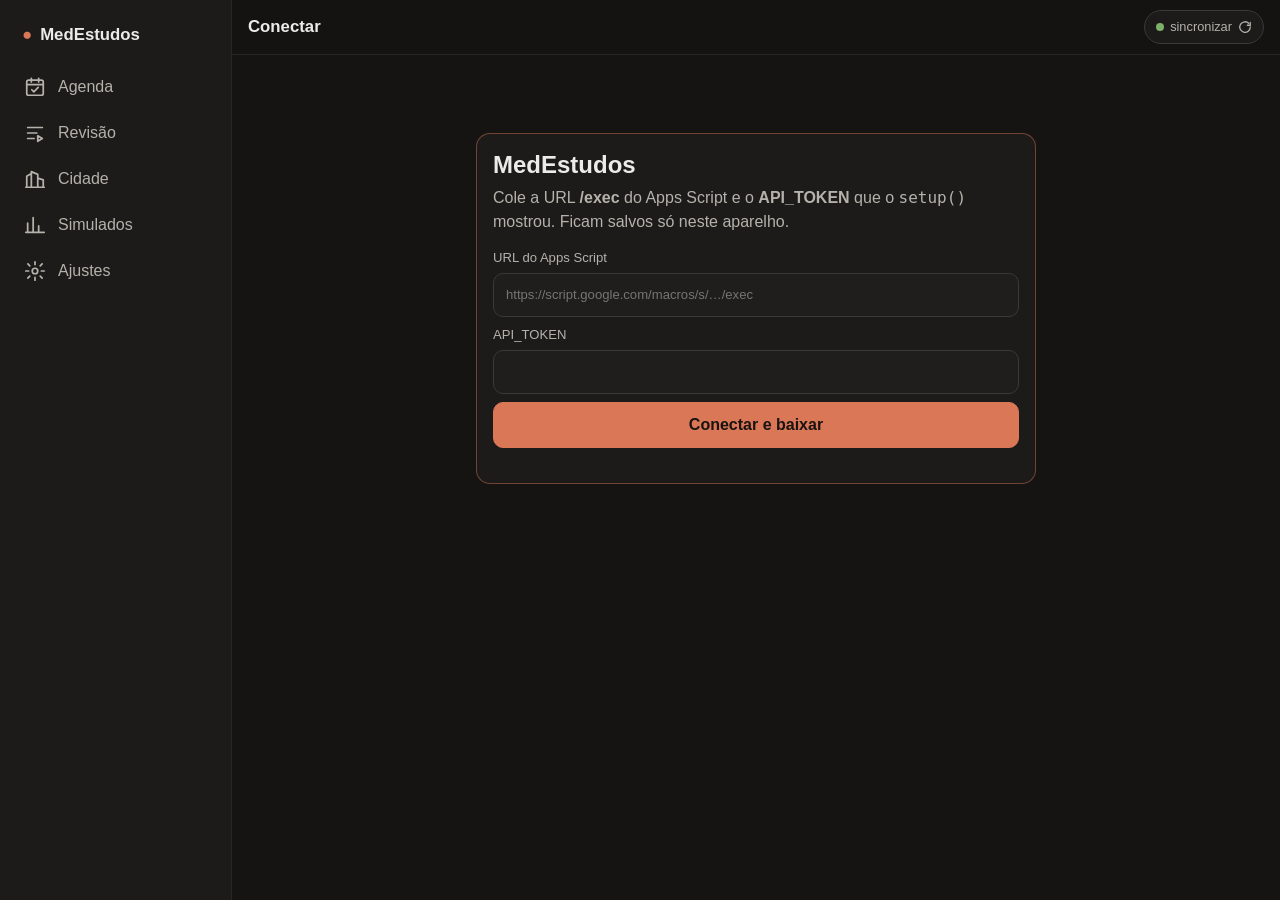
==== commit 691cf482: "Voz natural gratuita: áudio dos Drops e flashcards com Gemini TTS (plano grátis) - Voz.gs: gera WAV " ====
--- a/apps-script/index.html
+++ b/apps-script/index.html
@@ -211,6 +211,11 @@
 .pl-txt{padding:10px 4px}.pl-txt h2{font-size:1.15rem;margin:6px 0 2px}
 .pl-ctl{display:flex;justify-content:center;align-items:center;gap:34px;padding:6px 0}
 .pl-ctl button{background:none;border:0;color:var(--tx);padding:10px}.pl-ctl .pp{background:var(--ac);color:#141312;border-radius:50%;width:76px;height:76px;display:flex;align-items:center;justify-content:center}
+
+.pl-img{flex:1 1 0}
+.pl-resp{flex:1 1 0;min-height:0;overflow:auto;background:var(--s1);border:1px solid var(--s2);border-radius:14px;padding:12px 14px;font-size:.92rem;line-height:1.5;margin-bottom:6px}
+.pl-resp h3.h-doc{font-size:.95rem;margin:10px 0 2px;color:var(--ac2)}.pl-resp ul{padding-left:18px;margin:2px 0}
+.pl-fase{text-align:center;font-size:.85rem;color:var(--tx2);min-height:1.2em}
 </style>
 </head>
 <body>
@@ -227,7 +232,7 @@
 <div id="toast" role="status" aria-live="polite"></div>
 <script>
 'use strict';
-const VERSAO_APP = '5.0-drops';
+const VERSAO_APP = '5.2-voz';
 /* ---------------- utilidades ---------------- */
 const $ = (s, el = document) => el.querySelector(s);
 const $$ = (s, el = document) => Array.from(el.querySelectorAll(s));
@@ -435,10 +440,25 @@
   }
   return (IMG[id] = d || '');
 }
+/** Áudio natural (Gemini) guardado como Blob no aparelho → toca offline. */
+const AUD = {};
+async function audURL(id, baixar = true) {
+  if (!id) return '';
+  if (AUD[id]) return AUD[id];
+  let b = await DB.imgGet('aud:' + id).catch(() => null);
+  if (!b && baixar && navigator.onLine && S.cred) {
+    try {
+      const j = await apiGet({ action: 'audio', id });
+      const bin = atob(j.b64), u8 = new Uint8Array(bin.length); for (let i = 0; i < bin.length; i++) u8[i] = bin.charCodeAt(i);
+      b = new Blob([u8], { type: j.mime || 'audio/wav' }); await DB.imgSet('aud:' + id, b);
+    } catch (e) { return ''; }
+  }
+  return b ? (AUD[id] = URL.createObjectURL(b)) : '';
+}
 async function baixarImagens() {
-  const lim = somaDias(isoDia(), 7);
-  const ids = ((B().revisao || {}).drops || []).filter(d => d.img && d.prox <= lim).map(d => d.img);
-  for (const id of ids) await imgURL(id);
+  const lim = somaDias(isoDia(), 7), R = B().revisao || {};
+  const itens = [...(R.drops || []), ...(R.flash || [])].filter(d => d.prox <= lim);
+  for (const d of itens) { if (d.img) await imgURL(d.img); if (d.aud) await audURL(d.aud); }
 }
 
 /* ---------------- navegação ---------------- */
@@ -493,7 +513,8 @@
   v.innerHTML = `<div class="card col">
       <h3>Modo áudio</h3>
       <label class="campo">Pausa para pensar: <b id="pzv">${S.local.pausa}s</b><input type="range" min="5" max="15" step="1" id="pz" value="${S.local.pausa}"></label>
-      <label class="campo">Voz<select id="vz"><option value="">Automática (pt-BR)</option>${vozes.map(x => `<option ${x.name === S.local.voz ? 'selected' : ''}>${esc(x.name)}</option>`).join('')}</select></label>
+      <label class="campo">Voz<select id="vz"><option value="">Automática (a melhor instalada)</option>${vozes.slice().sort((a, b) => Fala.nota(b) - Fala.nota(a)).map(x => `<option value="${esc(x.name)}" ${x.name === S.local.voz ? 'selected' : ''}>${esc(x.name)}${Fala.nota(x) >= 20 ? ' ★' : ''}</option>`).join('')}</select></label>
+      <p class="mut2 mpeq">Voz robótica? No iPhone: Ajustes › Acessibilidade › Conteúdo Falado › Vozes › Português (Brasil) › baixe <b>Luciana</b> ou <b>Felipe</b> na versão <b>Aprimorada</b> (ou Premium). Depois feche e abra o app: ela é escolhida sozinha (★).</p>
       <label class="campo">Velocidade: <b id="vlv">${S.local.vel || 1}×</b><input type="range" min="0.8" max="1.4" step="0.05" id="vl" value="${S.local.vel || 1}"></label>
       <button class="bt" id="tst">🔊 Testar voz</button></div>
     <div class="card col"><h3>Offline</h3><p class="mut peq">Textos e infográficos dos próximos 7 dias ficam no aparelho. Abra o app com internet antes de viajar.</p>
@@ -505,7 +526,7 @@
   $('#vl').oninput = e => { S.local.vel = +e.target.value; $('#vlv').textContent = S.local.vel + '×'; salvarLocal(); };
   $('#vz').onchange = e => { S.local.voz = e.target.value; salvarLocal(); };
   $('#tst').onclick = () => Fala.falar('Olá, Bruno. Esta é a voz da sua revisão.', () => { });
-  $('#bx').onclick = async () => { $('#bxm').textContent = 'Baixando…'; await sincronizar(true); await baixarImagens(); $('#bxm').textContent = 'Pronto: ' + (await DB.imgKeys()).length + ' infográfico(s) no aparelho.'; };
+  $('#bx').onclick = async () => { $('#bxm').textContent = 'Baixando…'; await sincronizar(true); await baixarImagens(); const ks = await DB.imgKeys(); $('#bxm').textContent = 'Pronto: ' + ks.filter(k => !String(k).startsWith('aud:')).length + ' infográfico(s) e ' + ks.filter(k => String(k).startsWith('aud:')).length + ' áudio(s) no aparelho.'; };
   if ($('#rc')) $('#rc').onclick = () => { S.cred = null; Rota.render(); };
 };
 
@@ -649,7 +670,7 @@
     ${R.pendentesGeracao ? `<p class="mut2 mpeq" style="margin:8px 2px">${R.pendentesGeracao} Drop(s) em produção para esta semana.</p>` : ''}
     <div class="sec"><h2>Hoje</h2>${fila.length ? '<button class="bt peq" id="ler">Revisar na tela</button>' : ''}</div>
     <div class="card"><div class="lista">${fila.map((x, i) => `<div class="item" data-i="${i}"><span class="chip ${x.kind === 'drop' ? 'ac' : 'rx'}">${rotulo(x)}</span>
-      <div class="mid"><div class="t">${esc(x.assunto)}</div><div class="mpeq mut">${esc(x.area || '')}${x.esp && x.esp !== x.area ? ' · ' + esc(x.esp) : ''}${x.erros ? ' · ' + x.erros + ' erro(s)' : ''}</div></div>${ico('seta', 18)}</div>`).join('') || '<div class="vazio">Nada para hoje. 🎉</div>'}</div></div>
+      <div class="mid">${x.aud ? '<span class="mpeq" title="voz natural">🎧</span> ' : ''}<div class="t">${esc(x.assunto)}</div><div class="mpeq mut">${esc(x.area || '')}${x.esp && x.esp !== x.area ? ' · ' + esc(x.esp) : ''}${x.erros ? ' · ' + x.erros + ' erro(s)' : ''}</div></div>${ico('seta', 18)}</div>`).join('') || '<div class="vazio">Nada para hoje. 🎉</div>'}</div></div>
     <div class="sec"><h2>Próximos</h2></div>
     <div class="card"><div class="lista">${prox.map(x => `<div class="lin esp peq"><span>${esc(x.assunto)} <span class="mut2">${rotulo(x)}</span></span><span class="num mut">${brDia(x.prox)}</span></div>`).join('') || '<div class="vazio">—</div>'}</div></div>`;
   $('#ouvir').onclick = () => Player.abrir(filaDoDia(), 0);
@@ -683,24 +704,36 @@
 
 /* ---------- Fala: Web Speech API pt-BR (offline com a voz do aparelho) ---------- */
 const Fala = {
+  _vivas: [], // o iOS descarta utterances sem referência e o onend nunca dispara
   vozes() { return (speechSynthesis.getVoices() || []).filter(x => /^pt/i.test(x.lang)); },
-  voz() { const vs = this.vozes(); return vs.find(x => x.name === S.local.voz) || vs.find(x => /pt[-_]BR/i.test(x.lang) && /luciana|google|francisca|felipe/i.test(x.name)) || vs.find(x => /pt[-_]BR/i.test(x.lang)) || vs[0] || null; },
+  /** Qualidade da voz: Premium > Aprimorada/Enhanced > comum. As compactas soam robóticas. */
+  nota(v) { const n = v.name + ' ' + (v.voiceURI || ''); return (/premium/i.test(n) ? 30 : /aprimorad|enhanced|neural|natural/i.test(n) ? 20 : 0) + (/pt[-_]BR/i.test(v.lang) ? 5 : 0) + (/google/i.test(n) ? 3 : 0) + (/compact/i.test(n) ? -10 : 0); },
+  voz() { const vs = this.vozes(); return vs.find(x => x.name === S.local.voz) || vs.slice().sort((a, b) => this.nota(b) - this.nota(a))[0] || null; },
   /** Quebra em frases (≤ 220 caracteres): evita o corte de falas longas em alguns navegadores. */
   pedacos(t) {
-    const fr = String(t || '').replace(/\*\*/g, '').replace(/\s+/g, ' ').match(/[^.!?;:]+[.!?;:]*/g) || [];
+    const fr = String(t || '').replace(/\*\*/g, '').replace(/\s+/g, ' ').match(/[^.!?]+[.!?]*/g) || [];
     const out = []; fr.forEach(f => { f = f.trim(); if (!f) return; while (f.length > 220) { const k = f.lastIndexOf(',', 220) > 60 ? f.lastIndexOf(',', 220) + 1 : 220; out.push(f.slice(0, k)); f = f.slice(k).trim(); } if (f) out.push(f); });
     return out;
   },
+  parar() { if (speechSynthesis.speaking || speechSynthesis.pending) speechSynthesis.cancel(); },
   falar(texto, fim, token) {
-    const ps = this.pedacos(texto); let i = 0;
+    const ps = this.pedacos(texto); let i = 0, vigia = null;
+    const vivo = () => !token || token === Player.token;
     const prox = () => {
-      if (token && token !== Player.token) return;
+      clearTimeout(vigia);
+      if (!vivo()) return;
       if (i >= ps.length) { fim(); return; }
-      const u = new SpeechSynthesisUtterance(ps[i++]); u.lang = 'pt-BR'; u.rate = S.local.vel || 1; const vz = this.voz(); if (vz) u.voice = vz;
-      u.onend = prox; u.onerror = e => { if (e.error !== 'interrupted' && e.error !== 'canceled') prox(); };
+      const frase = ps[i++], u = new SpeechSynthesisUtterance(frase);
+      u.lang = 'pt-BR'; u.rate = S.local.vel || 1; const vz = this.voz(); if (vz) u.voice = vz;
+      let feito = false; const seguir = () => { if (feito) return; feito = true; this._vivas = this._vivas.filter(x => x !== u); prox(); };
+      u.onend = seguir; u.onerror = e => { if (e.error !== 'interrupted' && e.error !== 'canceled') seguir(); };
+      this._vivas.push(u);
       speechSynthesis.speak(u);
+      // vigia: se o iOS não disparar onend, segue sozinho depois do tempo estimado da frase
+      vigia = setTimeout(() => { if (vivo() && !speechSynthesis.speaking) seguir(); }, 4000 + frase.length * 90 / (S.local.vel || 1));
     };
-    speechSynthesis.cancel(); prox();
+    // iOS: cancel() seguido de speak() no mesmo instante engole a fala nova → só cancela se precisar e espera
+    if (speechSynthesis.speaking || speechSynthesis.pending) { speechSynthesis.cancel(); setTimeout(prox, 350); } else prox();
   }
 };
 if ('speechSynthesis' in window) speechSynthesis.onvoiceschanged = () => { };
@@ -721,6 +754,7 @@
     const el = document.createElement('div'); el.id = 'player';
     el.innerHTML = `<div class="pl-top"><button id="plX" aria-label="Fechar">${ico('fechar')}</button><span id="plN" class="mut peq"></span><span></span></div>
       <div id="plImg" class="pl-img"></div><div class="pl-txt"><div id="plTag" class="chips"></div><h2 id="plT"></h2><p id="plE" class="mut peq"></p></div>
+      <div id="plR" class="pl-resp" hidden></div><div id="plFase" class="pl-fase"></div>
       <div class="pl-ctl"><button id="plA">${ico('ant', 30)}</button><button id="plP" class="pp">${ico('pause', 34)}</button><button id="plS">${ico('prox', 30)}</button></div>`;
     document.body.appendChild(el); document.body.classList.add('sem-scroll');
     $('#plX').onclick = () => this.fechar(); $('#plA').onclick = () => this.ir(this.i - 1); $('#plS').onclick = () => this.ir(this.i + 1);
@@ -742,6 +776,7 @@
     const x = this.fila[this.i];
     $('#plN').textContent = (this.i + 1) + ' / ' + this.fila.length;
     $('#plTag').innerHTML = `<span class="chip ${x.kind === 'drop' ? 'ac' : 'rx'}">${rotulo(x)}</span><span class="chip">${esc(x.area || '')}</span>`;
+    $('#plR').hidden = true; $('#plR').innerHTML = ''; $('#plFase').textContent = '';
     $('#plT').textContent = x.assunto; $('#plE').textContent = x.kind === 'drop' ? GATILHO : String(x.frente || '').replace(/\*\*/g, '');
     const u = x.kind === 'drop' ? await imgURL(x.img) : '';
     if (this.fila[this.i] !== x) return;
@@ -752,25 +787,58 @@
     }
   },
   roteiro(x) {
-    const intro = x.kind === 'drop' ? 'Drop: ' + x.assunto + '. ' + GATILHO : 'Flashcard de ' + x.assunto + '. ' + String(x.frente || '');
+    const intro = x.kind === 'drop' ? 'Drop de ' + (x.area || '') + '. ' + x.assunto + '. ' + GATILHO : 'Flashcard de ' + x.assunto + '. ' + String(x.frente || '');
     const resp = x.kind === 'drop' ? (x.audio || x.leitura || '') : (x.audio || x.verso || '');
-    return { intro, resp: String(resp).replace(/^### /gm, '').replace(/^\s*- /gm, '') };
+    return { intro, resp: String(resp).replace(/^### /gm, '').replace(/^\s*- /gm, '').replace(/\*\*/g, '').replace(/→/g, ', então ').replace(/≥/g, ' maior ou igual a ').replace(/≤/g, ' menor ou igual a ').replace(/</g, ' menor que ').replace(/>/g, ' maior que ').replace(/\$[^$]*\$/g, ' ') };
   },
   tocar() {
     this.tocando = true; this.acordar(); $('#plP').innerHTML = ico('pause', 34);
+    if ('mediaSession' in navigator) navigator.mediaSession.playbackState = 'playing';
+    if (this.pausadoNoArquivo && this.audio) { // continua o áudio natural de onde parou
+      this.pausadoNoArquivo = false; this.emArquivo = true; this.fase('🔊 Resposta');
+      const tk = ++this.token, x = this.fila[this.i];
+      this.audio.onended = () => { this.silencio(); if (tk === this.token) { this.ouvidos.add(x.assunto); this.fase('✓'); this.timer = setTimeout(() => { if (tk === this.token) { this.i++; this.item(); } }, 3000); } };
+      this.audio.play().catch(() => this.item()); return;
+    }
     if (this.audio) this.audio.play().catch(() => { });
-    if ('mediaSession' in navigator) navigator.mediaSession.playbackState = 'playing';
     this.item();
   },
+  resposta(x) {
+    const el = $('#plR'); if (!el) return;
+    el.innerHTML = md2(x.kind === 'drop' ? (x.leitura || x.audio) : x.verso) || '<p class="mut">Sem texto.</p>';
+    el.hidden = false; el.scrollTop = 0;
+  },
+  fase(t) { const el = $('#plFase'); if (el) el.textContent = t; },
+  /** Toca o áudio natural no MESMO elemento <audio> do silêncio (o iOS já liberou esse elemento no toque do Play). */
+  async arquivo(url, tk, fim) {
+    const a = this.audio; if (!a) return false;
+    a.onended = null; a.loop = false; a.src = url; a.volume = 1; a.currentTime = 0;
+    a.onended = () => { this.silencio(); if (tk === this.token) fim(); };
+    try { await a.play(); this.emArquivo = true; return true; } catch (e) { this.silencio(); return false; }
+  },
+  silencio() { const a = this.audio; if (!a) return; this.emArquivo = false; a.onended = null; a.loop = true; a.src = SILENCIO; a.volume = 0.01; if (this.tocando) a.play().catch(() => { }); },
   item() {
-    clearTimeout(this.timer);
+    clearTimeout(this.timer); clearInterval(this._cont);
     if (this.i >= this.fila.length) { this.concluir(); return; }
     const tk = ++this.token, x = this.fila[this.i], r = this.roteiro(x);
     this.mostrar();
+    this.fase('🔊 Pergunta');
     Fala.falar(r.intro, () => {
-      this.timer = setTimeout(() => {
+      let falta = S.local.pausa; this.fase('💭 Pense… ' + falta + 's');
+      this._cont = setInterval(() => { if (tk !== this.token) { clearInterval(this._cont); return; } falta--; if (falta > 0) this.fase('💭 Pense… ' + falta + 's'); }, 1000);
+      this.timer = setTimeout(async () => {
+        clearInterval(this._cont);
         if (tk !== this.token) return;
+        this.resposta(x); this.fase('🔊 Resposta');
+        const url = x.aud ? await audURL(x.aud) : '';
+        if (tk !== this.token) return;
+        const depois = () => {
+          this.ouvidos.add(x.assunto); this.fase('✓');
+          this.timer = setTimeout(() => { if (tk === this.token) { this.i++; this.item(); } }, 3000);
+        };
+        if (url && await this.arquivo(url, tk, depois)) return;
         Fala.falar(r.resp || 'Este item ainda não tem texto de áudio.', () => {
+          this.fase('✓');
           this.ouvidos.add(x.assunto);
           this.timer = setTimeout(() => { if (tk === this.token) { this.i++; this.item(); } }, 3000);
         }, tk);
@@ -778,12 +846,14 @@
     }, tk);
   },
   pausar() {
-    this.tocando = false; this.token++; clearTimeout(this.timer); speechSynthesis.cancel();
+    this.tocando = false; this.token++; clearTimeout(this.timer); clearInterval(this._cont); Fala.parar(); this.fase('⏸ Pausado');
+    if (this.audio) { if (this.emArquivo) { this.pausadoNoArquivo = true; this.audio.onended = null; } this.audio.pause(); }
     $('#plP').innerHTML = ico('play', 34); if ('mediaSession' in navigator) navigator.mediaSession.playbackState = 'paused';
     if (this.lock) { this.lock.release().catch(() => { }); this.lock = null; }
   },
   ir(i) {
     if (i < 0 || i > this.fila.length) return;
+    this.pausadoNoArquivo = false; if (this.emArquivo) this.silencio();
     this.i = Math.min(i, this.fila.length - 1);
     if (this.tocando) this.item(); else this.mostrar();
   },
